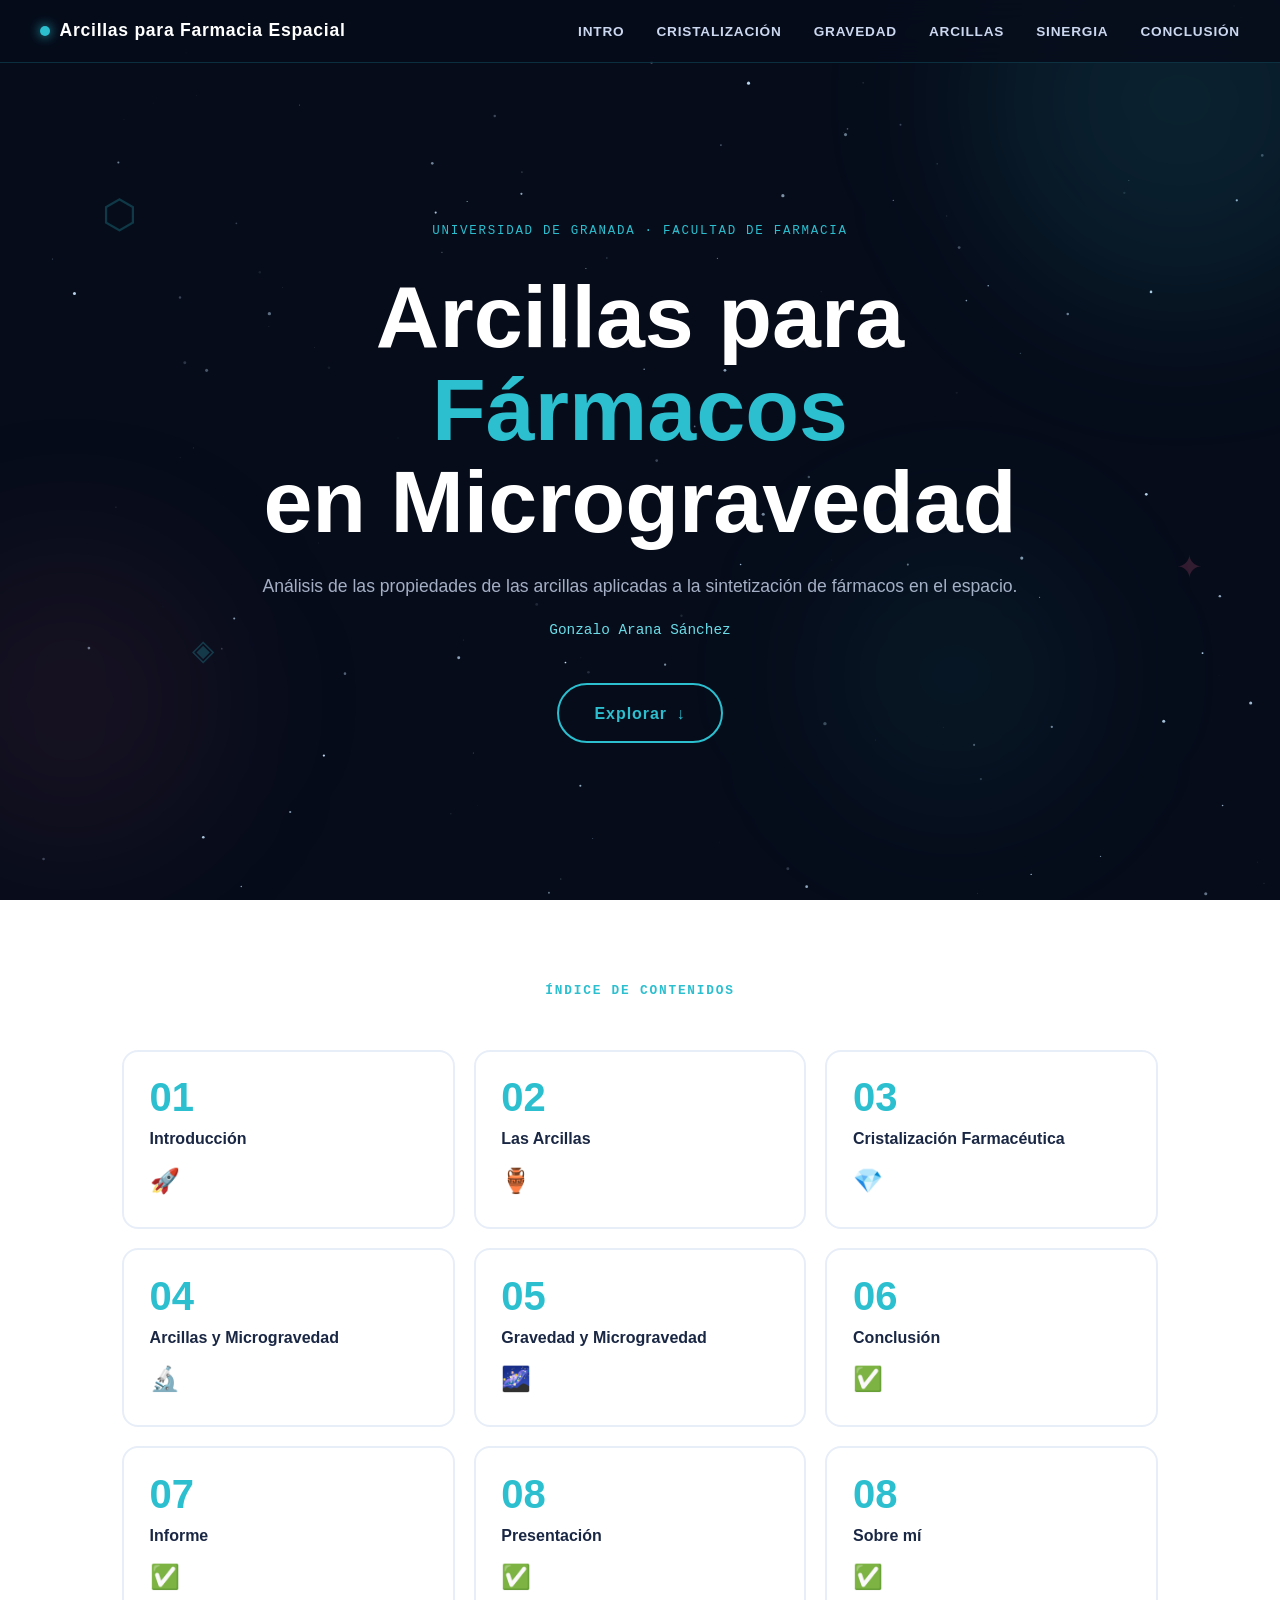
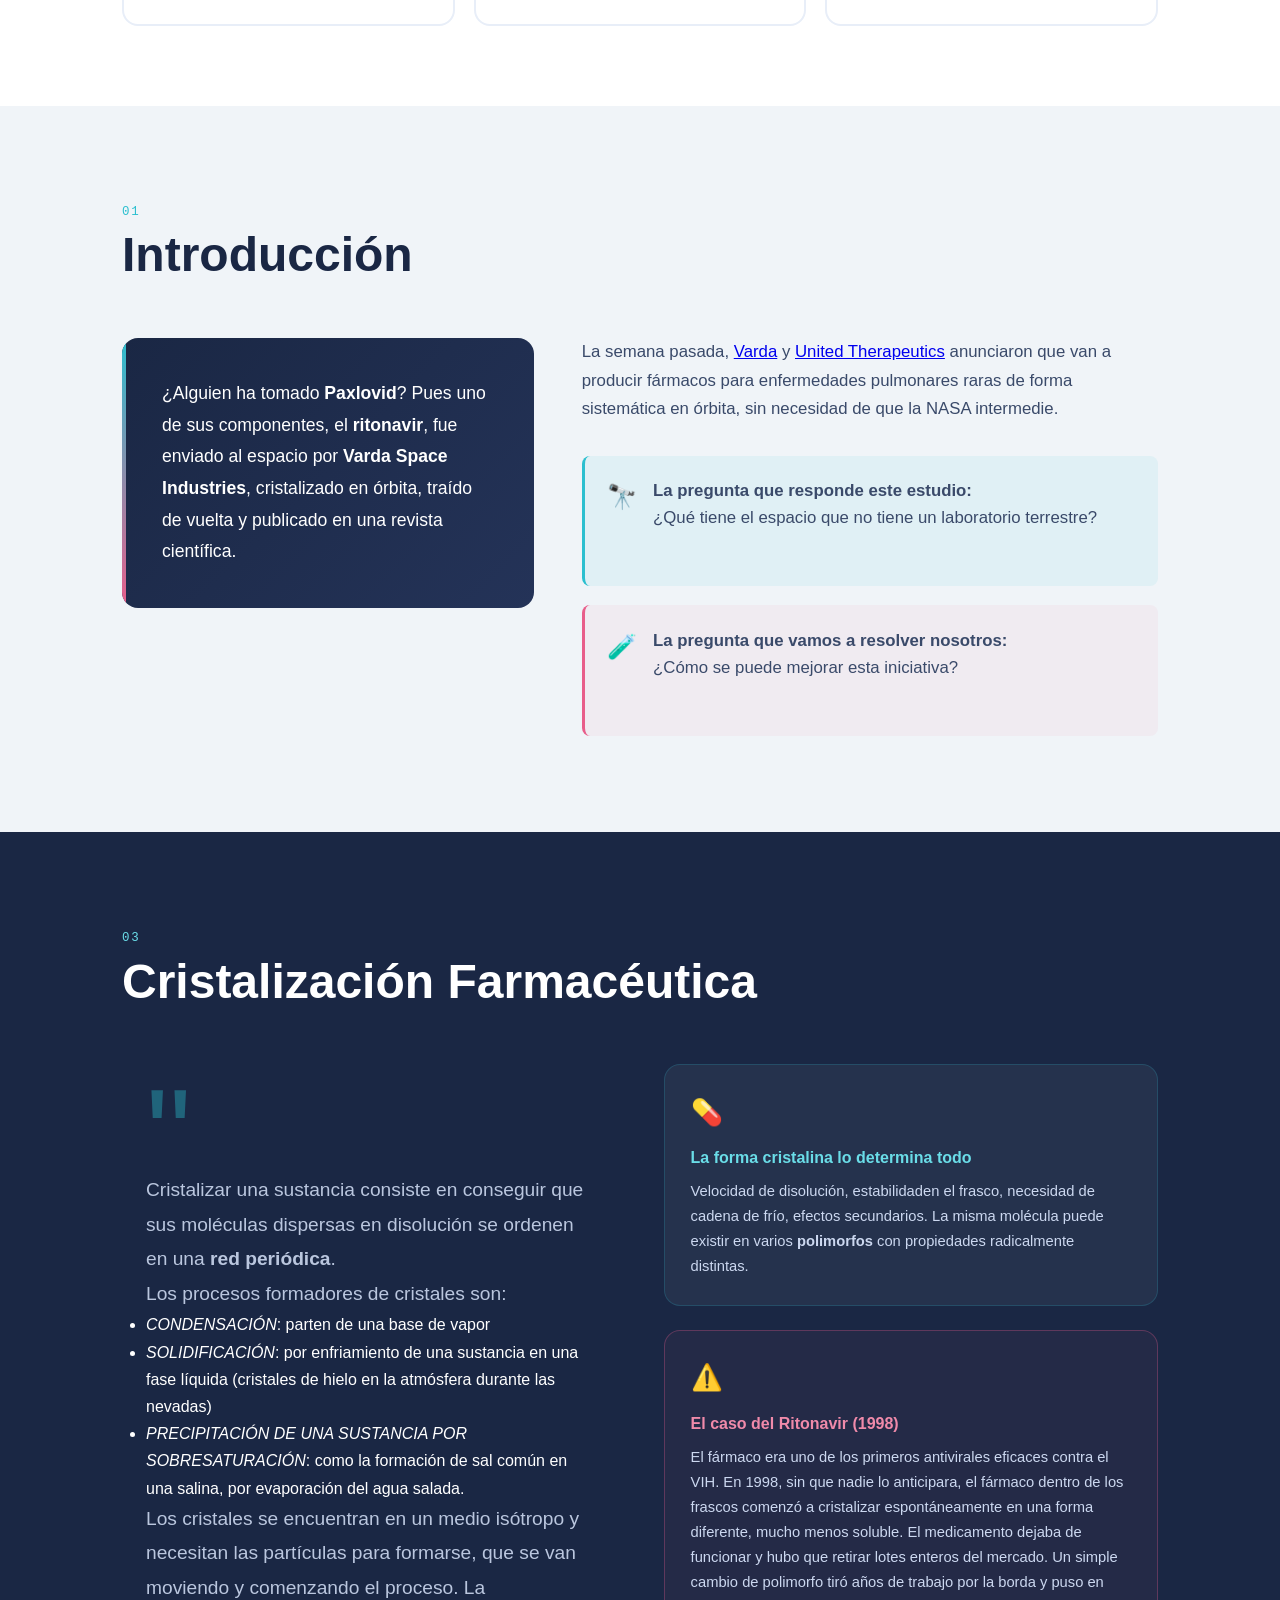
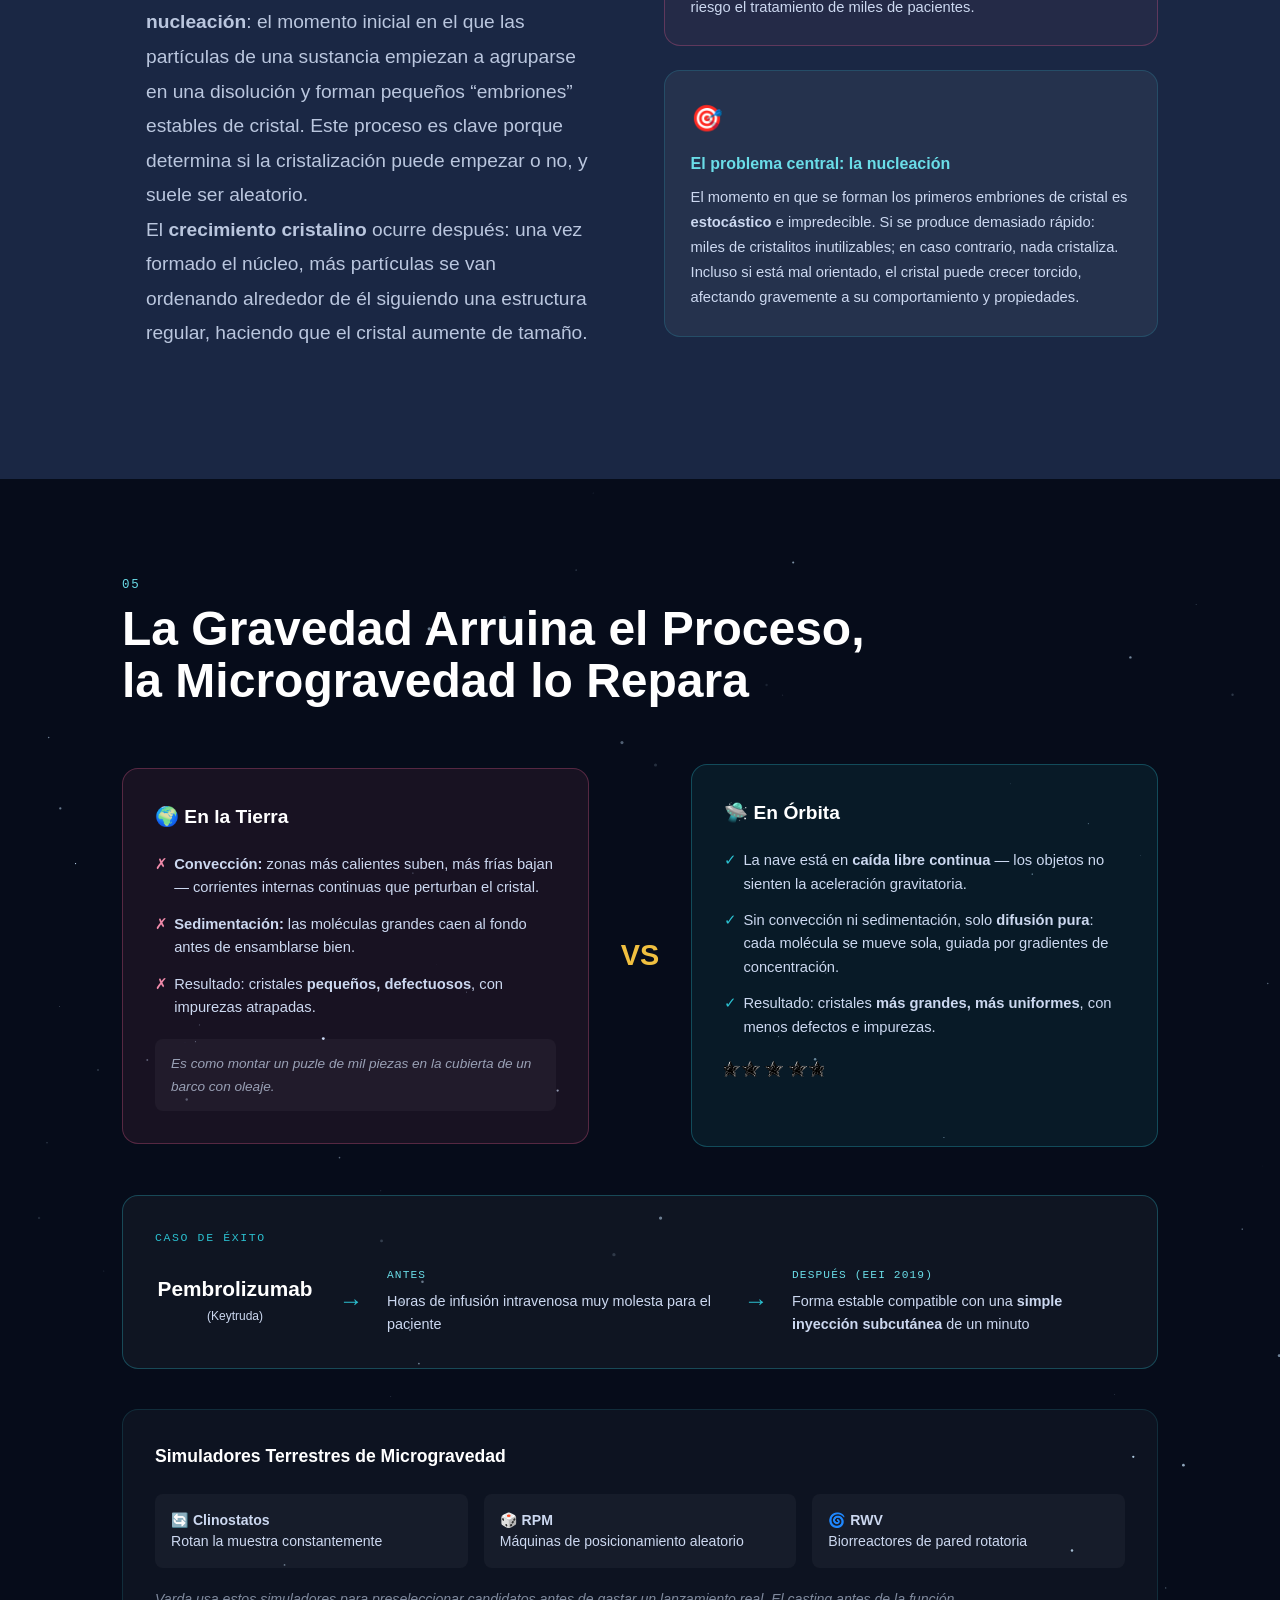
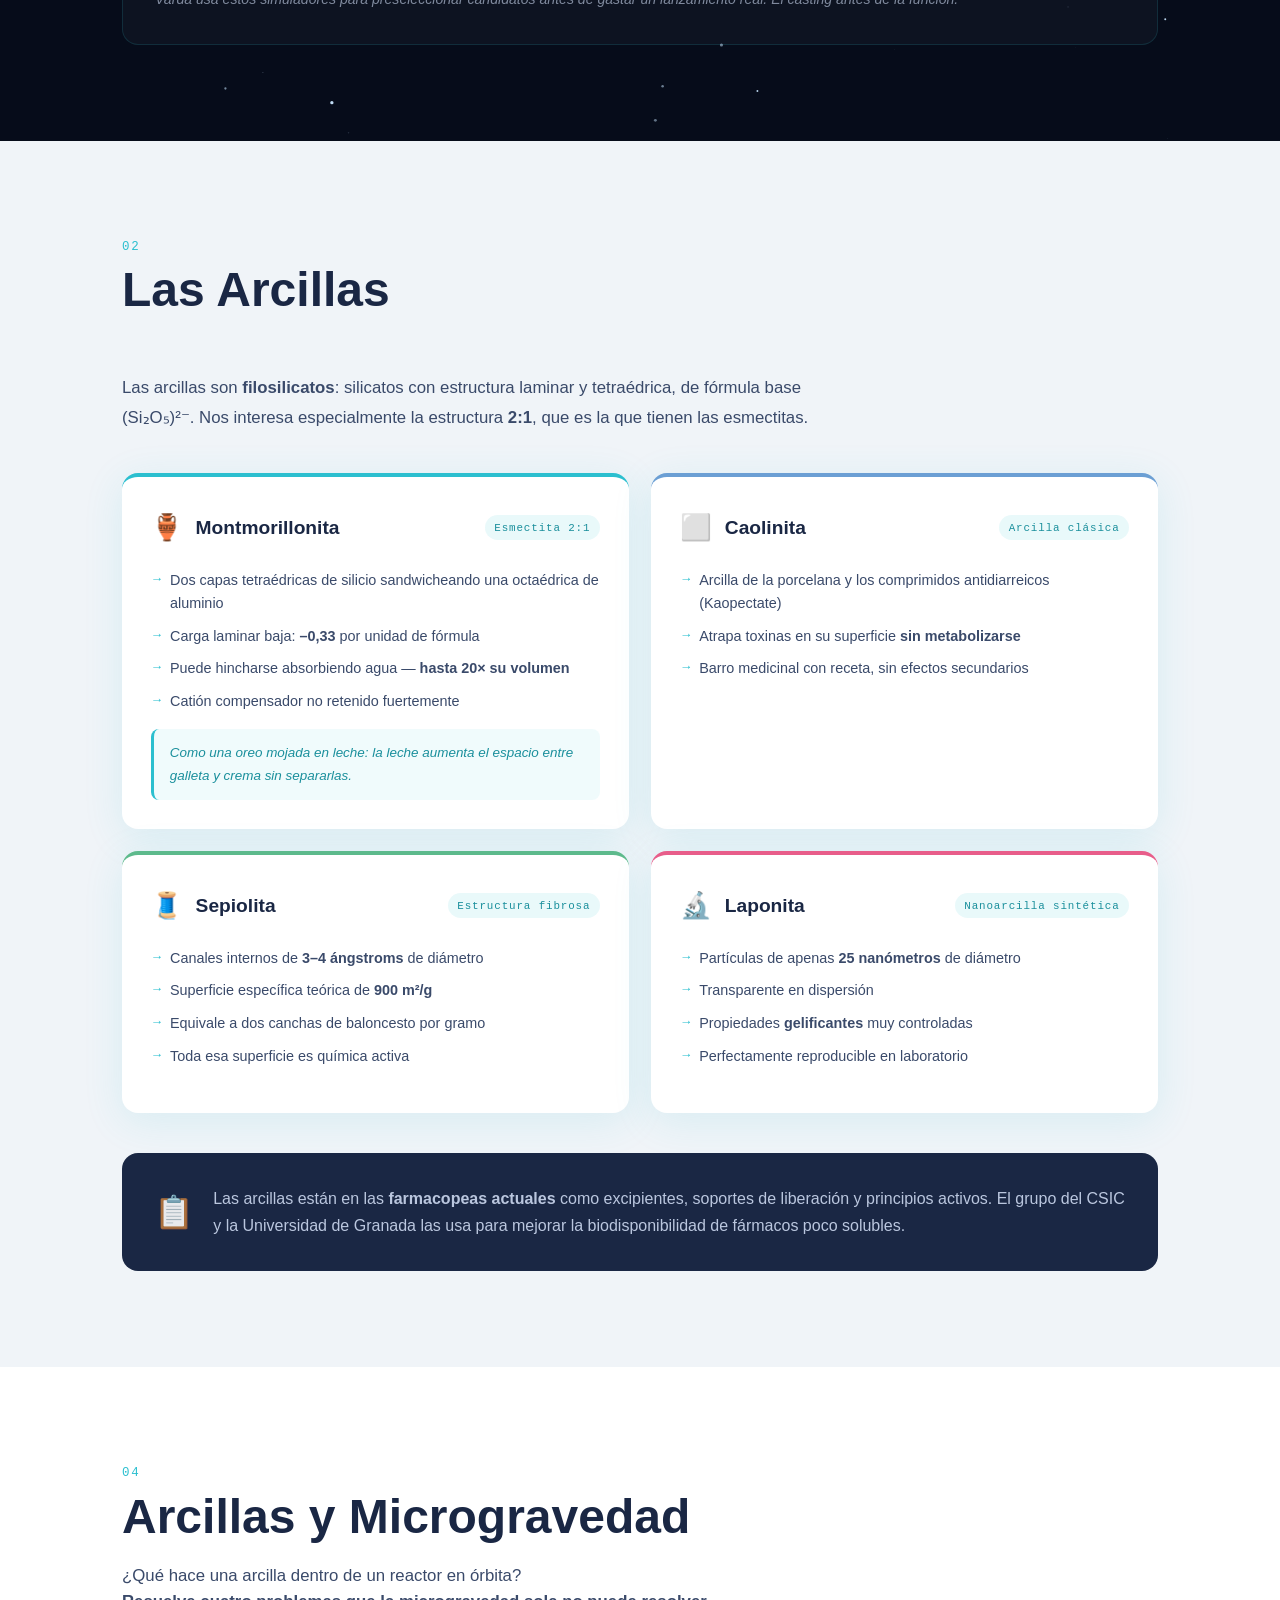
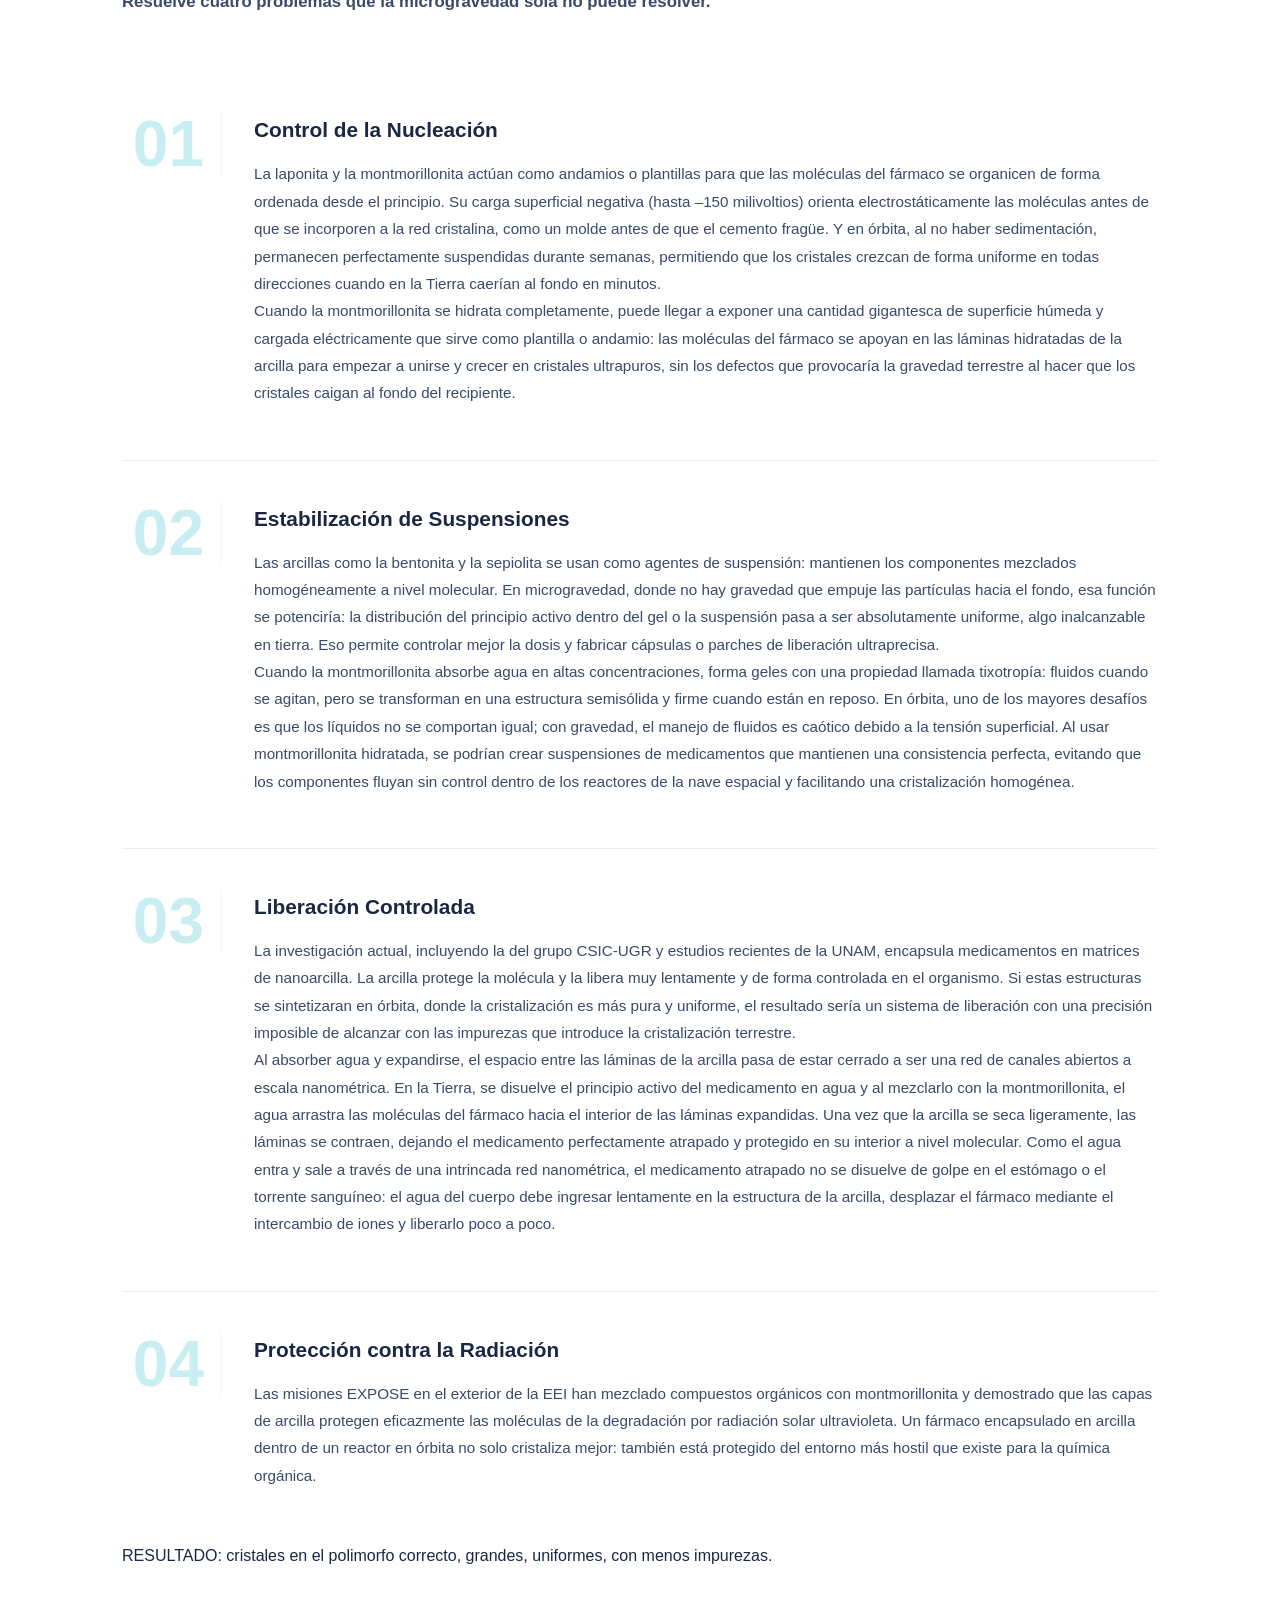
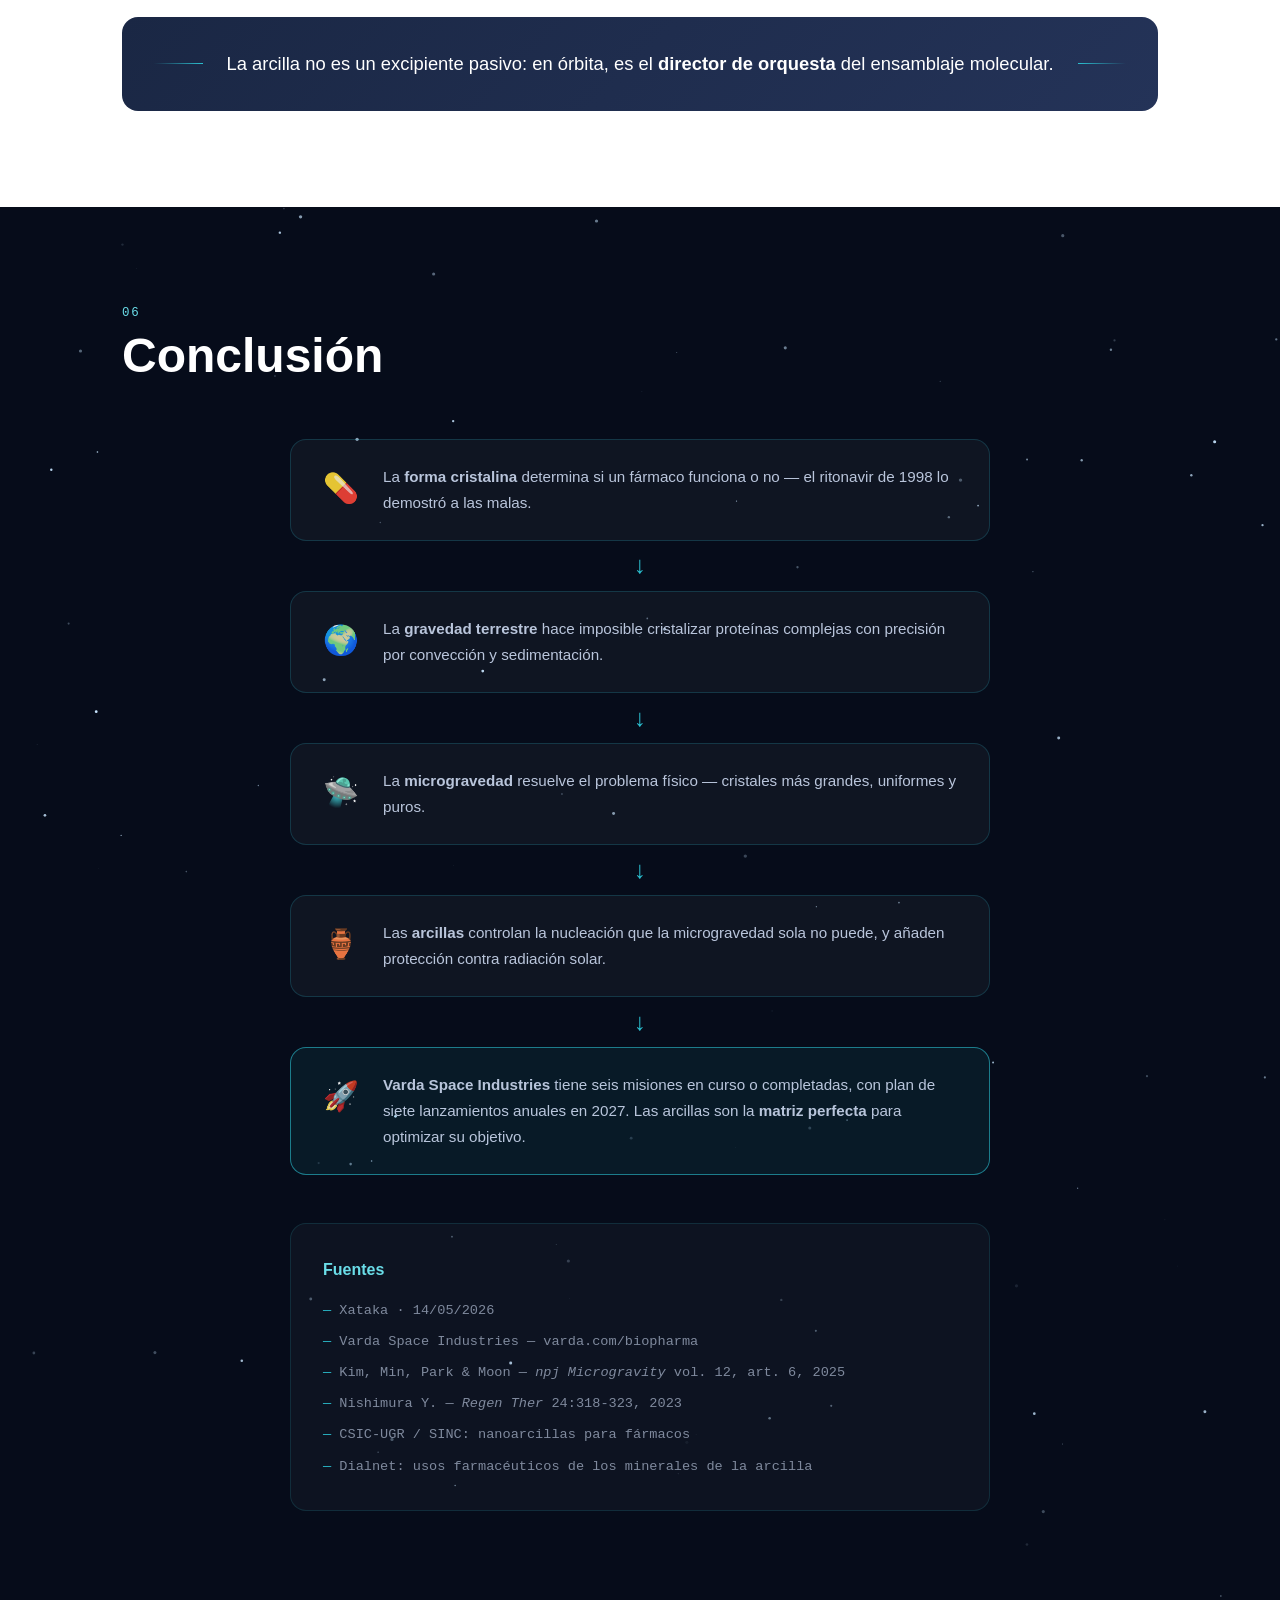
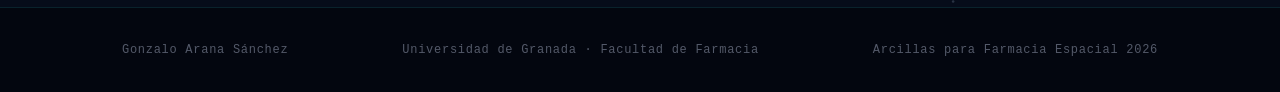
==== index.html @ f507b189 "Add files via upload" ====
<!DOCTYPE html>
<html lang="es">
<head>
  <meta charset="UTF-8" />
  <meta name="viewport" content="width=device-width, initial-scale=1.0" />
  <title>Arcillas para Fármacos en Microgravedad</title>
  <link rel="stylesheet" href="static/css/style.css" />

</head>
<body>

  <!-- NAV -->
  <nav id="navbar">
    <div class="nav-logo">
      <span class="logo-dot"></span>
      <span>Arcillas para Farmacia Espacial</span>
    </div>
    <ul class="nav-links">
      <li><a href="#intro">Intro</a></li>
      <li><a href="#cristalizacion">Cristalización</a></li>
      <li><a href="#gravedad">Gravedad</a></li>
      <li><a href="#arcillas">Arcillas</a></li>
      <li><a href="#sinergia">Sinergia</a></li>
      <li><a href="#conclusion">Conclusión</a></li>
    </ul>
    <div class="boton-nav" id="boton-nav">
      <span></span><span></span><span></span>
    </div>
  </nav>

  <!-- HERO -->
  <header class="hero" id="hero">
    <div class="stars-bg" id="stars"></div>
    <div class="hero-content">
      <div class="hero-tag">Universidad de Granada · Facultad de Farmacia</div>
      <h1 class="hero-title">
        <span class="title-line">Arcillas para</span>
        <span class="title-line accent">Fármacos</span>
        <span class="title-line">en Microgravedad</span>
      </h1>
      <p class="hero-sub">Análisis de las propiedades de las arcillas aplicadas a la sintetización de fármacos en el espacio.</p>
      <div class="hero-author">Gonzalo Arana Sánchez</div>
      <a href="#intro" class="hero-btn">Explorar <span class="arrow">↓</span></a>
    </div>
    <div class="hero-orb orb1"></div>
    <div class="hero-orb orb2"></div>
    <div class="hero-orb orb3"></div>
    <div class="molecule-float" id="mol1">⬡</div>
    <div class="molecule-float" id="mol2">✦</div>
    <div class="molecule-float" id="mol3">◈</div>
  </header>

  <!-- TABLA DE CONTENIDOS -->
  <section class="toc-section">
    <div class="container">
      <h2 class="section-label">Índice de contenidos</h2>
      <div class="toc-grid">
        <a href="#intro" class="toc-card">
          <span class="toc-num">01</span>
          <span class="toc-title">Introducción</span>
          <span class="toc-icon">🚀</span>
        </a>
        <a href="#arcillas" class="toc-card">
          <span class="toc-num">02</span>
          <span class="toc-title">Las Arcillas</span>
          <span class="toc-icon">🏺</span>
        </a>
        <a href="#cristalizacion" class="toc-card">
          <span class="toc-num">03</span>
          <span class="toc-title">Cristalización Farmacéutica</span>
          <span class="toc-icon">💎</span>
        </a>
        <a href="#sinergia" class="toc-card">
          <span class="toc-num">04</span>
          <span class="toc-title">Arcillas y Microgravedad</span>
          <span class="toc-icon">🔬</span>
        </a>
        <a href="#gravedad" class="toc-card">
          <span class="toc-num">05</span>
          <span class="toc-title">Gravedad y Microgravedad</span>
          <span class="toc-icon">🌌</span>
        </a>
        <a href="#conclusion" class="toc-card">
          <span class="toc-num">06</span>
          <span class="toc-title">Conclusión</span>
          <span class="toc-icon">✅</span>
        </a>
        <a href="informe.html" class="toc-card">
          <span class="toc-num">07</span>
          <span class="toc-title">Informe</span>
          <span class="toc-icon">✅</span>
        </a>
        <a href="presentacion.html" class="toc-card">
          <span class="toc-num">08</span>
          <span class="toc-title">Presentación</span>
          <span class="toc-icon">✅</span>
        </a>
        <a href="#sobre-mi" class="toc-card">
          <span class="toc-num">08</span>
          <span class="toc-title">Sobre mí</span>
          <span class="toc-icon">✅</span>
        </a>
      </div>
    </div>
  </section>

  <!-- INTRO -->
  <section class="section intro-section" id="intro">
    <div class="container">
      <div class="section-header">
        <span class="section-num">01</span>
        <h2 class="section-title">Introducción</h2>
      </div>
      <div class="intro-layout">
        <div class="intro-highlight-box">
          <p>¿Alguien ha tomado <strong>Paxlovid</strong>? Pues uno de sus componentes, el <strong>ritonavir</strong>, fue enviado al espacio por <strong>Varda Space Industries</strong>, cristalizado en órbita, traído de vuelta y publicado en una revista científica.</p>
        </div>
        <div class="intro-text-col">
          <p>La semana pasada, <a href="https://www.varda.com">Varda</a>  y <a href="https://www.unither.com/home">United Therapeutics</a> anunciaron que van a producir fármacos para enfermedades pulmonares raras de forma sistemática en órbita, sin necesidad de que la NASA intermedie.</p>
          <div class="two-questions">
            <div class="question-card q1">
              <div class="q-icon">🔭</div>
              <p><strong>La pregunta que responde este estudio:</strong><br/>¿Qué tiene el espacio que no tiene un laboratorio terrestre?</p>
            </div>
            <div class="question-card q2">
              <div class="q-icon">🧪</div>
              <p><strong>La pregunta que vamos a resolver nosotros:</strong><br/>¿Cómo se puede mejorar esta iniciativa?</p>
            </div>
          </div>
        </div>
      </div>
    </div>
  </section>

  <!-- CRISTALIZACIÓN -->
  <section class="section cristal-section" id="cristalizacion">
    <div class="container">
      <div class="section-header light">
        <span class="section-num">03</span>
        <h2 class="section-title">Cristalización Farmacéutica</h2>
      </div>
      <div class="cristal-layout">
        <div class="cristal-def">
          <div class="big-quote">"</div>
          <p>Cristalizar una sustancia consiste en conseguir que sus moléculas dispersas en disolución se ordenen en una <strong>red periódica</strong>.</p>
          <p class="cristalizacion"> Los procesos formadores de cristales son: </p>
          <ul>
            <li><em>CONDENSACIÓN</em>: parten de una base de vapor</li>
            <li><em>SOLIDIFICACIÓN</em>: por enfriamiento de una sustancia en una fase líquida (cristales de hielo en la atmósfera durante las nevadas)</li>
            <li><em>PRECIPITACIÓN DE UNA SUSTANCIA POR SOBRESATURACIÓN</em>: como la formación de sal común en una salina, por evaporación del agua salada.</li>
          </ul>
          <p class="cristalizacion"> Los cristales se encuentran en un medio isótropo y necesitan las partículas para formarse, que se van moviendo y comenzando el proceso. La <strong>nucleación</strong>: el momento inicial en el que las partículas de una sustancia empiezan a agruparse en una disolución y forman pequeños “embriones” estables de cristal. Este proceso es clave porque determina si la cristalización puede empezar o no, y suele ser aleatorio. <br>
          El <strong>crecimiento cristalino</strong> ocurre después: una vez formado el núcleo, más partículas se van ordenando alrededor de él siguiendo una estructura regular, haciendo que el cristal aumente de tamaño.</p>
        </div>
        <div class="cristal-cards">
          <div class="info-card">
            <div class="card-icon">💊</div>
            <h3>La forma cristalina lo determina todo</h3>
            <p>Velocidad de disolución, estabilidaden el frasco, necesidad de cadena de frío, efectos secundarios. La misma molécula puede existir en varios <strong>polimorfos</strong> con propiedades radicalmente distintas.</p>
          </div>
          <div class="info-card crisis">
            <div class="card-icon">⚠️</div>
            <h3>El caso del Ritonavir (1998)</h3>
            <p>El fármaco era uno de los primeros antivirales eficaces contra el VIH. En 1998, sin que nadie lo anticipara, el fármaco dentro de los frascos comenzó a cristalizar espontáneamente en una forma diferente, mucho menos soluble. El medicamento dejaba de funcionar y hubo que retirar lotes enteros del mercado. Un simple cambio de polimorfo tiró años de trabajo por la borda y puso en riesgo el tratamiento de miles de pacientes.</p>
          </div>
          <div class="info-card">
            <div class="card-icon">🎯</div>
            <h3>El problema central: la nucleación</h3>
            <p>El momento en que se forman los primeros embriones de cristal es <strong>estocástico</strong> e impredecible. Si se produce demasiado rápido: miles de cristalitos inutilizables; en caso contrario, nada cristaliza. Incluso si está mal orientado, el cristal puede crecer torcido, afectando gravemente a su comportamiento y propiedades.</p>
          </div>
        </div>
      </div>
    </div>
  </section>

  <!-- GRAVEDAD -->
  <section class="section gravedad-section" id="gravedad">
    <div class="stars-bg-dark" id="stars2"></div>
    <div class="container">
      <div class="section-header light">
        <span class="section-num">05</span>
        <h2 class="section-title">La Gravedad Arruina el Proceso,<br/>la Microgravedad lo Repara</h2>
      </div>
      <div class="compare-layout">
        <div class="compare-card bad">
          <h3>🌍 En la Tierra</h3>
          <ul>
            <li><strong>Convección:</strong> zonas más calientes suben, más frías bajan — corrientes internas continuas que perturban el cristal.</li>
            <li><strong>Sedimentación:</strong> las moléculas grandes caen al fondo antes de ensamblarse bien.</li>
            <li>Resultado: cristales <strong>pequeños, defectuosos</strong>, con impurezas atrapadas.</li>
          </ul>
          <div class="analogy">Es como montar un puzle de mil piezas en la cubierta de un barco con oleaje.</div>
        </div>
        <div class="compare-vs">VS</div>
        <div class="compare-card good">
          <h3>🛸 En Órbita</h3>
          <ul>
            <li>La nave está en <strong>caída libre continua</strong> — los objetos no sienten la aceleración gravitatoria.</li>
            <li>Sin convección ni sedimentación, solo <strong>difusión pura</strong>: cada molécula se mueve sola, guiada por gradientes de concentración.</li>
            <li>Resultado: cristales <strong>más grandes, más uniformes</strong>, con menos defectos e impurezas.</li>
          </ul>
          <img src="static/stars.png" class="stars">
        </div>
      </div>
      <div class="case-study">
        <div class="case-tag">Caso de Éxito</div>
        <div class="case-content">
          <div class="case-drug">Pembrolizumab<br/><small>(Keytruda)</small></div>
          <div class="case-arrow">→</div>
          <div class="case-before">
            <div class="case-label">Antes</div>
            Horas de infusión intravenosa muy molesta para el paciente
          </div>
          <div class="case-arrow">→</div>
          <div class="case-after">
            <div class="case-label">Después (EEI 2019)</div>
            Forma estable compatible con una <strong>simple inyección subcutánea</strong> de un minuto
          </div>
        </div>
      </div>
      <div class="simulators-box">
        <h3>Simuladores Terrestres de Microgravedad</h3>
        <div class="sim-grid">
          <div class="sim-item">🔄 <strong>Clinostatos</strong><br/>Rotan la muestra constantemente</div>
          <div class="sim-item">🎲 <strong>RPM</strong><br/>Máquinas de posicionamiento aleatorio</div>
          <div class="sim-item">🌀 <strong>RWV</strong><br/>Biorreactores de pared rotatoria</div>
        </div>
        <p class="sim-note">Varda usa estos simuladores para preseleccionar candidatos antes de gastar un lanzamiento real. El <em>casting</em> antes de la función.</p>
      </div>
    </div>
  </section>

  <!-- ARCILLAS -->
  <section class="section arcillas-section" id="arcillas">
    <div class="container">
      <div class="section-header">
        <span class="section-num">02</span>
        <h2 class="section-title">Las Arcillas</h2>
      </div>
      <div class="arcillas-intro">
        <p>Las arcillas son <strong>filosilicatos</strong>: silicatos con estructura laminar y tetraédrica, de fórmula base (Si₂O₅)²⁻. Nos interesa especialmente la estructura <strong>2:1</strong>, que es la que tienen las esmectitas.</p>
      </div>
      <div class="arcillas-grid">
        <div class="arcilla-card mont">
          <div class="arcilla-header">
            <span class="arcilla-emoji">🏺</span>
            <h3>Montmorillonita</h3>
            <span class="arcilla-badge">Esmectita 2:1</span>
          </div>
          <ul>
            <li>Dos capas tetraédricas de silicio sandwicheando una octaédrica de aluminio</li>
            <li>Carga laminar baja: <strong>–0,33</strong> por unidad de fórmula</li>
            <li>Puede hincharse absorbiendo agua — <strong>hasta 20× su volumen</strong></li>
            <li>Catión compensador no retenido fuertemente</li>
          </ul>
          <div class="arcilla-analogy">Como una oreo mojada en leche: la leche aumenta el espacio entre galleta y crema sin separarlas.</div>
        </div>
        <div class="arcilla-card caol">
          <div class="arcilla-header">
            <span class="arcilla-emoji">⬜</span>
            <h3>Caolinita</h3>
            <span class="arcilla-badge">Arcilla clásica</span>
          </div>
          <ul>
            <li>Arcilla de la porcelana y los comprimidos antidiarreicos (Kaopectate)</li>
            <li>Atrapa toxinas en su superficie <strong>sin metabolizarse</strong></li>
            <li>Barro medicinal con receta, sin efectos secundarios</li>
          </ul>
        </div>
        <div class="arcilla-card sepio">
          <div class="arcilla-header">
            <span class="arcilla-emoji">🧵</span>
            <h3>Sepiolita</h3>
            <span class="arcilla-badge">Estructura fibrosa</span>
          </div>
          <ul>
            <li>Canales internos de <strong>3–4 ángstroms</strong> de diámetro</li>
            <li>Superficie específica teórica de <strong>900 m²/g</strong></li>
            <li>Equivale a dos canchas de baloncesto por gramo</li>
            <li>Toda esa superficie es química activa</li>
          </ul>
        </div>
        <div class="arcilla-card lapo">
          <div class="arcilla-header">
            <span class="arcilla-emoji">🔬</span>
            <h3>Laponita</h3>
            <span class="arcilla-badge">Nanoarcilla sintética</span>
          </div>
          <ul>
            <li>Partículas de apenas <strong>25 nanómetros</strong> de diámetro</li>
            <li>Transparente en dispersión</li>
            <li>Propiedades <strong>gelificantes</strong> muy controladas</li>
            <li>Perfectamente reproducible en laboratorio</li>
          </ul>
        </div>
      </div>
      <div class="arcillas-use">
        <div class="use-icon">📋</div>
        <p>Las arcillas están en las <strong>farmacopeas actuales</strong> como excipientes, soportes de liberación y principios activos. El grupo del CSIC y la Universidad de Granada las usa para mejorar la biodisponibilidad de fármacos poco solubles.</p>
      </div>
    </div>
  </section>

  <!-- SINERGIA -->
  <section class="section sinergia-section" id="sinergia">
    <div class="container">
      <div class="section-header">
        <span class="section-num">04</span>
        <h2 class="section-title">Arcillas y Microgravedad</h2>
        <p class="section-subtitle">¿Qué hace una arcilla dentro de un reactor en órbita?<br/><strong>Resuelve cuatro problemas que la microgravedad sola no puede resolver.</strong></p>
      </div>
      <div class="powers-layout">
        <div class="power-item" data-num="1">
          <div class="power-num">01</div>
          <div class="power-body">
            <h3>Control de la Nucleación</h3>
            <p> La laponita y la montmorillonita actúan como andamios o plantillas para que las moléculas del fármaco se organicen de forma ordenada desde el principio. Su carga superficial negativa (hasta –150 milivoltios) orienta electrostáticamente las moléculas antes de que se incorporen a la red cristalina, como un molde antes de que el cemento fragüe. Y en órbita, al no haber sedimentación, permanecen perfectamente suspendidas durante semanas, permitiendo que los cristales crezcan de forma uniforme en todas direcciones cuando en la Tierra caerían al fondo en minutos. <br> Cuando la montmorillonita se hidrata completamente, puede llegar a exponer una cantidad gigantesca de superficie húmeda y cargada eléctricamente que sirve como plantilla o andamio: las moléculas del fármaco se apoyan en las láminas hidratadas de la arcilla para empezar a unirse y crecer en cristales ultrapuros, sin los defectos que provocaría la gravedad terrestre al hacer que los cristales caigan al fondo del recipiente.
</p>
          </div>
        </div>
        <div class="power-item" data-num="2">
          <div class="power-num">02</div>
          <div class="power-body">
            <h3>Estabilización de Suspensiones</h3>
            <p>Las arcillas como la bentonita y la sepiolita se usan como agentes de suspensión: mantienen los componentes mezclados homogéneamente a nivel molecular. En microgravedad, donde no hay gravedad que empuje las partículas hacia el fondo, esa función se potenciría: la distribución del principio activo dentro del gel o la suspensión pasa a ser absolutamente uniforme, algo inalcanzable en tierra. Eso permite controlar mejor la dosis y fabricar cápsulas o parches de liberación ultraprecisa.<br> Cuando la montmorillonita absorbe agua en altas concentraciones, forma geles con una propiedad llamada tixotropía: fluidos cuando se agitan, pero se transforman en una estructura semisólida y firme cuando están en reposo. En órbita, uno de los mayores desafíos es que los líquidos no se comportan igual; con gravedad, el manejo de fluidos es caótico debido a la tensión superficial. Al usar montmorillonita hidratada, se podrían crear suspensiones de medicamentos que mantienen una consistencia perfecta, evitando que los componentes fluyan sin control dentro de los reactores de la nave espacial y facilitando una cristalización homogénea.
</p>
          </div>
        </div>
        <div class="power-item" data-num="3">
          <div class="power-num">03</div>
          <div class="power-body">
            <h3>Liberación Controlada</h3>
            <p>La investigación actual, incluyendo la del grupo CSIC-UGR y estudios recientes de la UNAM, encapsula medicamentos en matrices de nanoarcilla. La arcilla protege la molécula y la libera muy lentamente y de forma controlada en el organismo. Si estas estructuras se sintetizaran en órbita, donde la cristalización es más pura y uniforme, el resultado sería un sistema de liberación con una precisión imposible de alcanzar con las impurezas que introduce la cristalización terrestre. <br> Al absorber agua y expandirse, el espacio entre las láminas de la arcilla pasa de estar cerrado a ser una red de canales abiertos a escala nanométrica. En la Tierra, se disuelve el principio activo del medicamento en agua y al mezclarlo con la montmorillonita, el agua arrastra las moléculas del fármaco hacia el interior de las láminas expandidas. Una vez que la arcilla se seca ligeramente, las láminas se contraen, dejando el medicamento perfectamente atrapado y protegido en su interior a nivel molecular. Como el agua entra y sale a través de una intrincada red nanométrica, el medicamento atrapado no se disuelve de golpe en el estómago o el torrente sanguíneo: el agua del cuerpo debe ingresar lentamente en la estructura de la arcilla, desplazar el fármaco mediante el intercambio de iones y liberarlo poco a poco.
</p>
          </div>
        </div>
        <div class="power-item" data-num="4">
          <div class="power-num">04</div>
          <div class="power-body">
            <h3>Protección contra la Radiación</h3>
            <p>Las misiones EXPOSE en el exterior de la EEI han mezclado compuestos orgánicos con montmorillonita y demostrado que las capas de arcilla protegen eficazmente las moléculas de la degradación por radiación solar ultravioleta. Un fármaco encapsulado en arcilla dentro de un reactor en órbita no solo cristaliza mejor: también está protegido del entorno más hostil que existe para la química orgánica.</p>
          </div>
        </div>
      </div>
      <div class="resultado">
        <p>RESULTADO: cristales en el polimorfo correcto, grandes, uniformes, con menos impurezas.</p>
      </div>
      <div class="director-quote">
        <span class="dq-line"></span>
        <p>La arcilla no es un excipiente pasivo: en órbita, es el <strong>director de orquesta</strong> del ensamblaje molecular.</p>
        <span class="dq-line"></span>
      </div>
    </div>
  </section>

  <!-- CONCLUSIÓN -->
  <section class="section conclusion-section" id="conclusion">
    <div class="stars-bg" id="stars3"></div>
    <div class="container">
      <div class="section-header light">
        <span class="section-num">06</span>
        <h2 class="section-title">Conclusión</h2>
      </div>
      <div class="conclusion-flow">
        <div class="flow-item">
          <div class="flow-icon">💊</div>
          <p>La <strong>forma cristalina</strong> determina si un fármaco funciona o no — el ritonavir de 1998 lo demostró a las malas.</p>
        </div>
        <div class="flow-arrow">↓</div>
        <div class="flow-item">
          <div class="flow-icon">🌍</div>
          <p>La <strong>gravedad terrestre</strong> hace imposible cristalizar proteínas complejas con precisión por convección y sedimentación.</p>
        </div>
        <div class="flow-arrow">↓</div>
        <div class="flow-item">
          <div class="flow-icon">🛸</div>
          <p>La <strong>microgravedad</strong> resuelve el problema físico — cristales más grandes, uniformes y puros.</p>
        </div>
        <div class="flow-arrow">↓</div>
        <div class="flow-item">
          <div class="flow-icon">🏺</div>
          <p>Las <strong>arcillas</strong> controlan la nucleación que la microgravedad sola no puede, y añaden protección contra radiación solar.</p>
        </div>
        <div class="flow-arrow">↓</div>
        <div class="flow-item highlight-flow">
          <div class="flow-icon">🚀</div>
          <p><strong>Varda Space Industries</strong> tiene seis misiones en curso o completadas, con plan de siete lanzamientos anuales en 2027. Las arcillas son la <strong>matriz perfecta</strong> para optimizar su objetivo.</p>
        </div>
      </div>
      <div class="sources-box">
        <h3>Fuentes</h3>
        <ul>
          <li>Xataka · 14/05/2026</li>
          <li>Varda Space Industries — varda.com/biopharma</li>
          <li>Kim, Min, Park & Moon — <em>npj Microgravity</em> vol. 12, art. 6, 2025</li>
          <li>Nishimura Y. — <em>Regen Ther</em> 24:318-323, 2023</li>
          <li>CSIC-UGR / SINC: nanoarcillas para fármacos</li>
          <li>Dialnet: usos farmacéuticos de los minerales de la arcilla</li>
        </ul>
      </div>
    </div>
  </section>

  <footer class="site-footer">
    <div class="container">
      <div class="footer-inner">
        <span>Gonzalo Arana Sánchez</span>
        <span>Universidad de Granada · Facultad de Farmacia</span>
        <span>Arcillas para Farmacia Espacial 2026</span>
      </div>
    </div>
  </footer>

  <script src="static/js/main.js"></script>
</body>
</html>
---- static/css/style.css ----
/* ===========================
   ROOT & RESET
   =========================== */
:root {
  --bg-light: #f0f4f8;
  --bg-dark: #0b0f1a;
  --bg-space: #060c1a;
  --teal: #2bbfcf;
  --teal-light: #6adde8;
  --teal-dark: #1a8f9c;
  --navy: #1a2744;
  --navy-mid: #243358;
  --pink-accent: #e85d8a;
  --gold: #f0c040;
  --white: #ffffff;
  --text-dark: #1a2744;
  --text-mid: #3a4a6a;
  --text-light: #ccd8f0;
  --card-bg: #ffffff;
  --card-shadow: 0 8px 40px rgba(43, 191, 207, 0.12);
  --radius: 16px;
  --radius-sm: 8px;
  --font-display: 'Syne', sans-serif;
  --font-body: 'Nunito', sans-serif;
  --font-mono: 'Space Mono', monospace;
}

*, *::before, *::after { box-sizing: border-box; margin: 0; padding: 0; }

html { scroll-behavior: smooth; }

body {
  font-family: var(--font-body);
  background: var(--bg-light);
  color: var(--text-dark);
  overflow-x: hidden;
  line-height: 1.7;
}

.container {
  max-width: 1100px;
  margin: 0 auto;
  padding: 0 2rem;
}

/* ===========================
   NAVBAR
   =========================== */
#navbar {
  position: fixed;
  top: 0; left: 0; right: 0;
  z-index: 1000;
  display: flex;
  align-items: center;
  justify-content: space-between;
  padding: 1rem 2.5rem;
  background: rgba(6, 12, 26, 0.85);
  backdrop-filter: blur(14px);
  border-bottom: 1px solid rgba(43, 191, 207, 0.2);
  transition: all 0.3s ease;
}

.nav-logo {
  display: flex;
  align-items: center;
  gap: 0.6rem;
  font-family: var(--font-display);
  font-weight: 800;
  font-size: 1.1rem;
  color: var(--white);
  letter-spacing: 0.04em;
}

.logo-dot {
  width: 10px; height: 10px;
  border-radius: 50%;
  background: var(--teal);
  box-shadow: 0 0 12px var(--teal);
  animation: pulse 2s ease-in-out infinite;
}

@keyframes pulse {
  0%, 100% { transform: scale(1); opacity: 1; }
  50% { transform: scale(1.4); opacity: 0.7; }
}

.nav-links {
  display: flex;
  list-style: none;
  gap: 2rem;
}

.nav-links a {
  color: var(--text-light);
  text-decoration: none;
  font-size: 0.85rem;
  font-weight: 600;
  letter-spacing: 0.06em;
  text-transform: uppercase;
  transition: color 0.2s;
}

.nav-links a:hover { color: var(--teal); }

.boton-nav {
  display: none;
  flex-direction: column;
  gap: 5px;
  cursor: pointer;
}

.boton-nav span {
  display: block;
  width: 24px; height: 2px;
  background: var(--white);
  border-radius: 2px;
  transition: 0.3s;
}

/* ===========================
   HERO
   =========================== */
.hero {
  min-height: 100vh;
  background: var(--bg-space);
  display: flex;
  align-items: center;
  justify-content: center;
  position: relative;
  overflow: hidden;
  padding: 8rem 2rem 4rem;
}

.stars-bg {
  position: absolute;
  inset: 0;
  z-index: 0;
}

.stars-bg-dark {
  position: absolute;
  inset: 0;
  z-index: 0;
  pointer-events: none;
}

.hero-content {
  position: relative;
  z-index: 2;
  text-align: center;
  max-width: 800px;
}

.hero-tag {
  font-family: var(--font-mono);
  font-size: 0.78rem;
  color: var(--teal);
  letter-spacing: 0.14em;
  text-transform: uppercase;
  margin-bottom: 1.8rem;
  opacity: 0;
  animation: fadeUp 0.8s 0.2s forwards;
}

.hero-title {
  font-family: var(--font-display);
  font-weight: 800;
  font-size: clamp(2.8rem, 7vw, 5.5rem);
  line-height: 1.05;
  color: var(--white);
  margin-bottom: 1.5rem;
}

.title-line {
  display: block;
  opacity: 0;
  animation: fadeUp 0.8s forwards;
}
.title-line:nth-child(1) { animation-delay: 0.4s; }
.title-line:nth-child(2) { animation-delay: 0.6s; }
.title-line:nth-child(3) { animation-delay: 0.8s; }

.title-line.accent { color: var(--teal); }

.hero-sub {
  font-size: 1.1rem;
  color: rgba(204, 216, 240, 0.8);
  margin-bottom: 1rem;
  opacity: 0;
  animation: fadeUp 0.8s 1s forwards;
}

.hero-author {
  font-family: var(--font-mono);
  font-size: 0.9rem;
  color: var(--teal-light);
  margin-bottom: 2.5rem;
  opacity: 0;
  animation: fadeUp 0.8s 1.1s forwards;
}

.hero-btn {
  display: inline-flex;
  align-items: center;
  gap: 0.6rem;
  padding: 0.9rem 2.2rem;
  background: transparent;
  border: 2px solid var(--teal);
  color: var(--teal);
  text-decoration: none;
  font-family: var(--font-display);
  font-weight: 700;
  font-size: 1rem;
  letter-spacing: 0.06em;
  border-radius: 50px;
  transition: all 0.3s ease;
  opacity: 0;
  animation: fadeUp 0.8s 1.3s forwards;
}

.hero-btn:hover {
  background: var(--teal);
  color: var(--bg-dark);
  box-shadow: 0 0 30px rgba(43, 191, 207, 0.5);
}

.arrow { animation: bounce 1.5s ease-in-out infinite; display: inline-block; }
@keyframes bounce { 0%, 100% { transform: translateY(0); } 50% { transform: translateY(6px); } }

/* Orbs */
.hero-orb {
  position: absolute;
  border-radius: 50%;
  filter: blur(80px);
  pointer-events: none;
  z-index: 1;
}
.orb1 { width: 400px; height: 400px; background: rgba(43, 191, 207, 0.12); top: -100px; right: -100px; }
.orb2 { width: 300px; height: 300px; background: rgba(232, 93, 138, 0.08); bottom: 50px; left: -80px; }
.orb3 { width: 250px; height: 250px; background: rgba(43, 191, 207, 0.08); bottom: 100px; right: 200px; }

/* moléculas flotando */
.molecule-float {
  position: absolute;
  z-index: 1;
  color: rgba(43, 191, 207, 0.25);
  font-size: 3rem;
  pointer-events: none;
  animation: floatAround 8s ease-in-out infinite;
}
#mol1 { top: 20%; left: 8%; animation-delay: 0s; font-size: 2.5rem; }
#mol2 { top: 60%; right: 6%; animation-delay: -3s; font-size: 2rem; color: rgba(232, 93, 138, 0.2); }
#mol3 { bottom: 25%; left: 15%; animation-delay: -5s; font-size: 1.8rem; }

@keyframes floatAround {
  0%, 100% { transform: translate(0, 0) rotate(0deg); }
  33% { transform: translate(15px, -20px) rotate(10deg); }
  66% { transform: translate(-10px, 10px) rotate(-8deg); }
}

/* Keyframes */
@keyframes fadeUp {
  from { opacity: 0; transform: translateY(24px); }
  to { opacity: 1; transform: translateY(0); }
}

/* ===========================
   TABLE OF CONTENTS
   =========================== */
.toc-section {
  background: var(--white);
  padding: 5rem 0;
}

.section-label {
  font-family: var(--font-mono);
  font-size: 0.8rem;
  letter-spacing: 0.14em;
  text-transform: uppercase;
  color: var(--teal);
  text-align: center;
  margin-bottom: 3rem;
}

.toc-grid {
  display: grid;
  grid-template-columns: repeat(3, 1fr);
  gap: 1.2rem;
}

.toc-card {
  display: flex;
  flex-direction: column;
  gap: 0.5rem;
  padding: 1.6rem;
  border: 2px solid #e8eef8;
  border-radius: var(--radius);
  text-decoration: none;
  color: var(--text-dark);
  transition: all 0.25s ease;
  position: relative;
  overflow: hidden;
}

.toc-card::before {
  content: '';
  position: absolute;
  inset: 0;
  background: linear-gradient(135deg, rgba(43, 191, 207, 0.06), transparent);
  opacity: 0;
  transition: opacity 0.3s;
}

.toc-card:hover { border-color: var(--teal); transform: translateY(-4px); box-shadow: var(--card-shadow); }
.toc-card:hover::before { opacity: 1; }

.toc-num {
  font-family: var(--font-display);
  font-weight: 800;
  font-size: 2.5rem;
  color: var(--teal);
  line-height: 1;
}

.toc-title {
  font-family: var(--font-display);
  font-weight: 700;
  font-size: 1rem;
  color: var(--navy);
}

.toc-icon { font-size: 1.5rem; }

/* ===========================
   SECTIONS GENERAL
   =========================== */
.section {
  padding: 6rem 0;
  position: relative;
}

.section-header {
  margin-bottom: 3.5rem;
  display: flex;
  flex-direction: column;
  gap: 0.4rem;
}

.section-num {
  font-family: var(--font-mono);
  font-size: 0.78rem;
  letter-spacing: 0.14em;
  color: var(--teal);
  text-transform: uppercase;
}

.section-header.light .section-num { color: var(--teal-light); }

.section-title {
  font-family: var(--font-display);
  font-weight: 800;
  font-size: clamp(1.8rem, 4vw, 3rem);
  line-height: 1.1;
  color: var(--navy);
}

.section-header.light .section-title { color: var(--white); }

.section-subtitle {
  margin-top: 0.8rem;
  font-size: 1.05rem;
  color: var(--text-mid);
  max-width: 700px;
  line-height: 1.6;
}

/* ===========================
   INTRO SECTION
   =========================== */
.intro-section { background: var(--bg-light); }

.intro-layout {
  display: grid;
  grid-template-columns: 1fr 1.4fr;
  gap: 3rem;
  align-items: start;
}

.intro-highlight-box {
  background: linear-gradient(135deg, var(--navy), var(--navy-mid));
  color: var(--white);
  padding: 2.5rem;
  border-radius: var(--radius);
  font-size: 1.1rem;
  line-height: 1.8;
  position: relative;
  overflow: hidden;
}

.intro-highlight-box::before {
  content: '';
  position: absolute;
  top: 0; left: 0;
  width: 4px; height: 100%;
  background: linear-gradient(to bottom, var(--teal), var(--pink-accent));
  border-radius: 4px 0 0 4px;
}

.intro-text-col p {
  color: var(--text-mid);
  font-size: 1.05rem;
  margin-bottom: 2rem;
}

.two-questions {
  display: flex;
  flex-direction: column;
  gap: 1.2rem;
}

.question-card {
  display: flex;
  gap: 1rem;
  align-items: flex-start;
  padding: 1.4rem;
  border-radius: var(--radius-sm);
  font-size: 0.95rem;
  line-height: 1.6;
}

.question-card.q1 { background: rgba(43, 191, 207, 0.08); border-left: 3px solid var(--teal); }
.question-card.q2 { background: rgba(232, 93, 138, 0.06); border-left: 3px solid var(--pink-accent); }

.q-icon { font-size: 1.5rem; flex-shrink: 0; }

/* ===========================
   CRISTALIZACIÓN
   =========================== */
.cristal-section { background: var(--navy); }

.cristal-section .section-title { color: var(--white); }
.cristal-section .section-num { color: var(--teal-light); }

.cristal-layout {
  display: grid;
  grid-template-columns: 3fr 3fr;
  gap: 3rem;
  align-items: start;
}

.cristal-def {
  position: relative;
  color: var(--white);
  padding: 2rem 1.5rem;
}

.big-quote {
  font-family: var(--font-display);
  font-size: 8rem;
  line-height: 0.6;
  color: var(--teal);
  opacity: 0.4;
}

.cristal-def p {
  font-size: 1.2rem;
  line-height: 1.8;
  color: rgba(204, 216, 240, 0.9);
}

.cristal-cards {
  display: flex;
  flex-direction: column;
  gap: 1.5rem;
}

.cristalizacion { color: var(--white); }

.info-card {
  background: rgba(255, 255, 255, 0.05);
  border: 1px solid rgba(43, 191, 207, 0.2);
  border-radius: var(--radius);
  padding: 1.6rem;
  color: var(--text-light);
  transition: all 0.3s;
}

.info-card:hover { border-color: rgba(43, 191, 207, 0.5); background: rgba(255, 255, 255, 0.08); }

.info-card.crisis {
  border-color: rgba(232, 93, 138, 0.3);
  background: rgba(232, 93, 138, 0.05);
}

.card-icon { font-size: 1.6rem; margin-bottom: 0.6rem; }

.info-card h3 {
  font-family: var(--font-display);
  font-size: 1rem;
  font-weight: 700;
  color: var(--teal-light);
  margin-bottom: 0.5rem;
}

.info-card.crisis h3 { color: #f08aaa; }

.info-card p { font-size: 0.92rem; line-height: 1.7; }

/* ===========================
   GRAVEDAD
   =========================== */
.gravedad-section {
  background: var(--bg-space);
  overflow: hidden;
}

.compare-layout {
  display: grid;
  grid-template-columns: 1fr auto 1fr;
  gap: 1rem;
  align-items: center;
  margin-bottom: 3rem;
}

.compare-vs {
  font-family: var(--font-display);
  font-weight: 800;
  font-size: 1.8rem;
  color: var(--gold);
  text-align: center;
  padding: 0 1rem;
}

.compare-card {
  padding: 2rem;
  border-radius: var(--radius);
  color: var(--text-light);
}

.compare-card.bad {
  background: rgba(232, 93, 138, 0.08);
  border: 1px solid rgba(232, 93, 138, 0.3);
}

.compare-card.good {
  background: rgba(43, 191, 207, 0.08);
  border: 1px solid rgba(43, 191, 207, 0.3);
}

.compare-card h3 {
  font-family: var(--font-display);
  font-size: 1.2rem;
  margin-bottom: 1.2rem;
  color: var(--white);
}

.compare-card ul { list-style: none; display: flex; flex-direction: column; gap: 0.8rem; }

.compare-card li {
  font-size: 0.92rem;
  padding-left: 1.2rem;
  position: relative;
  line-height: 1.6;
}

.compare-card.bad li::before { content: '✗'; position: absolute; left: 0; color: #f08aaa; }
.compare-card.good li::before { content: '✓'; position: absolute; left: 0; color: var(--teal); }

.analogy {
  margin-top: 1.2rem;
  padding: 0.8rem 1rem;
  background: rgba(255, 255, 255, 0.04);
  border-radius: var(--radius-sm);
  font-size: 0.85rem;
  font-style: italic;
  color: rgba(204, 216, 240, 0.7);
}

.case-study {
  background: rgba(255, 255, 255, 0.04);
  border: 1px solid rgba(43, 191, 207, 0.3);
  border-radius: var(--radius);
  padding: 2rem;
  margin-bottom: 2.5rem;
}

.case-tag {
  font-family: var(--font-mono);
  font-size: 0.72rem;
  letter-spacing: 0.14em;
  color: var(--teal);
  text-transform: uppercase;
  margin-bottom: 1.2rem;
}

.case-content {
  display: flex;
  align-items: center;
  gap: 1.5rem;
  flex-wrap: wrap;
}

.case-drug {
  font-family: var(--font-display);
  font-weight: 800;
  font-size: 1.3rem;
  color: var(--white);
  text-align: center;
  line-height: 1.2;
  min-width: 160px;
}

.case-drug small { font-family: var(--font-body); font-weight: 300; font-size: 0.75rem; color: var(--text-light); }

.case-arrow { font-size: 1.5rem; color: var(--teal); }

.case-before, .case-after {
  flex: 1;
  min-width: 160px;
  font-size: 0.9rem;
  color: var(--text-light);
  line-height: 1.6;
}

.case-label {
  font-family: var(--font-mono);
  font-size: 0.7rem;
  color: var(--teal-light);
  letter-spacing: 0.1em;
  text-transform: uppercase;
  margin-bottom: 0.3rem;
}

.simulators-box {
  background: rgba(255, 255, 255, 0.03);
  border: 1px solid rgba(43, 191, 207, 0.15);
  border-radius: var(--radius);
  padding: 2rem;
}

.simulators-box h3 {
  font-family: var(--font-display);
  font-size: 1.1rem;
  color: var(--white);
  margin-bottom: 1.4rem;
}

.sim-grid {
  display: grid;
  grid-template-columns: repeat(3, 1fr);
  gap: 1rem;
  margin-bottom: 1.2rem;
}

.sim-item {
  background: rgba(255, 255, 255, 0.04);
  padding: 1rem;
  border-radius: var(--radius-sm);
  font-size: 0.88rem;
  color: var(--text-light);
  line-height: 1.5;
}

.sim-note {
  font-size: 0.88rem;
  color: rgba(204, 216, 240, 0.6);
  font-style: italic;
}

.stars {
  width: 100px;   /* ancho */
  height: 50;   /* mantiene proporción */
  align-items: center
}

/* ===========================
   ARCILLAS
   =========================== */
.arcillas-section { background: var(--bg-light); }

.arcillas-intro {
  max-width: 750px;
  font-size: 1.05rem;
  color: var(--text-mid);
  margin-bottom: 2.5rem;
  line-height: 1.8;
}

.arcillas-grid {
  display: grid;
  grid-template-columns: repeat(2, 1fr);
  gap: 1.4rem;
  margin-bottom: 2.5rem;
}

.arcilla-card {
  background: var(--white);
  border-radius: var(--radius);
  padding: 1.8rem;
  box-shadow: var(--card-shadow);
  border-top: 4px solid transparent;
  transition: transform 0.3s ease, box-shadow 0.3s ease;
}

.arcilla-card:hover { transform: translateY(-6px); box-shadow: 0 16px 60px rgba(43, 191, 207, 0.18); }
.arcilla-card.mont { border-top-color: var(--teal); }
.arcilla-card.caol { border-top-color: #6b9fd4; }
.arcilla-card.sepio { border-top-color: #5dba8c; }
.arcilla-card.lapo { border-top-color: var(--pink-accent); }

.arcilla-header {
  display: flex;
  align-items: center;
  gap: 0.8rem;
  margin-bottom: 1.2rem;
  flex-wrap: wrap;
}

.arcilla-emoji { font-size: 1.6rem; }

.arcilla-header h3 {
  font-family: var(--font-display);
  font-weight: 800;
  font-size: 1.2rem;
  color: var(--navy);
}

.arcilla-badge {
  margin-left: auto;
  font-family: var(--font-mono);
  font-size: 0.68rem;
  letter-spacing: 0.08em;
  background: rgba(43, 191, 207, 0.1);
  color: var(--teal-dark);
  padding: 0.2rem 0.6rem;
  border-radius: 50px;
}

.arcilla-card ul {
  list-style: none;
  display: flex;
  flex-direction: column;
  gap: 0.6rem;
  margin-bottom: 1rem;
}

.arcilla-card li {
  font-size: 0.9rem;
  color: var(--text-mid);
  padding-left: 1.2rem;
  position: relative;
  line-height: 1.6;
}

.arcilla-card li::before {
  content: '→';
  position: absolute;
  left: 0;
  color: var(--teal);
  font-size: 0.8rem;
}

.arcilla-analogy {
  background: rgba(43, 191, 207, 0.07);
  border-radius: var(--radius-sm);
  padding: 0.8rem 1rem;
  font-size: 0.84rem;
  font-style: italic;
  color: var(--teal-dark);
  border-left: 3px solid var(--teal);
}

.arcillas-use {
  display: flex;
  gap: 1.2rem;
  align-items: flex-start;
  background: var(--navy);
  color: rgba(204, 216, 240, 0.9);
  padding: 2rem;
  border-radius: var(--radius);
  font-size: 1rem;
  line-height: 1.7;
}

.use-icon { font-size: 2rem; flex-shrink: 0; }

/* ===========================
   SINERGIA
   =========================== */
.sinergia-section { background: var(--white); }

.powers-layout {
  display: flex;
  flex-direction: column;
  gap: 0;
}

.power-item {
  display: grid;
  grid-template-columns: 100px 1fr;
  gap: 2rem;
  padding: 2.5rem 0;
  border-bottom: 1px solid #e8eef8;
  align-items: start;
  transition: background 0.3s;
  cursor: default;
}

.power-item:last-child { border-bottom: none; }
.power-item:hover { background: rgba(43, 191, 207, 0.03); border-radius: var(--radius); }

.power-num {
  font-family: var(--font-display);
  font-weight: 800;
  font-size: 4rem;
  color: var(--teal);
  opacity: 0.25;
  line-height: 1;
  text-align: right;
  padding-right: 1rem;
  border-right: 2px solid #e8eef8;
  transition: opacity 0.3s;
}

.power-item:hover .power-num { opacity: 0.6; }

.power-body h3 {
  font-family: var(--font-display);
  font-weight: 800;
  font-size: 1.3rem;
  color: var(--navy);
  margin-bottom: 0.8rem;
}

.power-body p {
  font-size: 0.95rem;
  color: var(--text-mid);
  line-height: 1.8;
  margin-bottom: 0.8rem;
}

.director-quote {
  display: flex;
  align-items: center;
  gap: 1.5rem;
  margin-top: 3rem;
  padding: 2rem;
  background: linear-gradient(135deg, var(--navy), var(--navy-mid));
  border-radius: var(--radius);
  color: var(--white);
  font-size: 1.15rem;
  line-height: 1.6;
  text-align: center;
}

.dq-line {
  flex: 1;
  height: 1px;
  background: linear-gradient(to right, transparent, var(--teal));
}
.dq-line:last-child { background: linear-gradient(to left, transparent, var(--teal)); }

/* ===========================
   CONCLUSION
   =========================== */
.conclusion-section {
  background: var(--bg-space);
  overflow: hidden;
}

.conclusion-flow {
  display: flex;
  flex-direction: column;
  align-items: center;
  gap: 0;
  max-width: 700px;
  margin: 0 auto 3rem;
}

.flow-item {
  display: flex;
  gap: 1.5rem;
  align-items: flex-start;
  background: rgba(255, 255, 255, 0.04);
  border: 1px solid rgba(43, 191, 207, 0.2);
  border-radius: var(--radius);
  padding: 1.5rem 2rem;
  width: 100%;
  color: rgba(204, 216, 240, 0.9);
  font-size: 0.95rem;
  line-height: 1.7;
}

.flow-item.highlight-flow {
  border-color: rgba(43, 191, 207, 0.6);
  background: rgba(43, 191, 207, 0.08);
}

.flow-icon { font-size: 1.8rem; flex-shrink: 0; }

.flow-arrow {
  color: var(--teal);
  font-size: 1.5rem;
  text-align: center;
  padding: 0.3rem 0;
}

.sources-box {
  max-width: 700px;
  margin: 0 auto;
  background: rgba(255, 255, 255, 0.03);
  border: 1px solid rgba(43, 191, 207, 0.15);
  border-radius: var(--radius);
  padding: 2rem;
}

.sources-box h3 {
  font-family: var(--font-display);
  font-size: 1rem;
  color: var(--teal-light);
  margin-bottom: 1rem;
}

.sources-box ul { list-style: none; display: flex; flex-direction: column; gap: 0.5rem; }
.sources-box li { font-size: 0.85rem; color: rgba(204, 216, 240, 0.6); font-family: var(--font-mono); }
.sources-box li::before { content: '— '; color: var(--teal); }

/* ===========================
   FOOTER
   =========================== */
.site-footer {
  background: #03060f;
  padding: 2rem 0;
  border-top: 1px solid rgba(43, 191, 207, 0.15);
}

.footer-inner {
  display: flex;
  justify-content: space-between;
  align-items: center;
  font-family: var(--font-mono);
  font-size: 0.75rem;
  color: rgba(204, 216, 240, 0.4);
  letter-spacing: 0.06em;
  flex-wrap: wrap;
  gap: 0.5rem;
}

/* ===========================
   STAR CANVAS
   =========================== */
canvas.stars-canvas {
  position: absolute;
  inset: 0;
  pointer-events: none;
}

/* ===========================
   SCROLL REVEAL
   =========================== */
.reveal {
  opacity: 0;
  transform: translateY(30px);
  transition: opacity 0.7s ease, transform 0.7s ease;
}
.reveal.visible {
  opacity: 1;
  transform: translateY(0);
}

/* ===========================
   ARCHIVOS
   =========================== */

.informe-section,
.presentacion-section {
  display: flex;
  justify-content: center;
}

.informe,
.presentacion {
  width: 80%;
  height: 600px; /* ajusta según necesites */
  border: none;
}

/* ===========================
   RESPONSIVE
   =========================== */
@media (max-width: 900px) {
  .toc-grid { grid-template-columns: repeat(2, 1fr); }
  .cristal-layout, .intro-layout { grid-template-columns: 1fr; }
  .compare-layout { grid-template-columns: 1fr; }
  .compare-vs { display: none; }
  .arcillas-grid { grid-template-columns: 1fr; }
  .sim-grid { grid-template-columns: 1fr; }
  .footer-inner { flex-direction: column; text-align: center; }
  .case-content { flex-direction: column; }
  .power-item { grid-template-columns: 60px 1fr; }
  .power-num { font-size: 2.5rem; }
}

@media (max-width: 640px) {
  .toc-grid { grid-template-columns: 1fr; }
  .nav-links { display: none; flex-direction: column; position: absolute; top: 100%; left: 0; right: 0; background: rgba(6, 12, 26, 0.98); padding: 1.5rem 2rem; gap: 1.2rem; }
  .nav-links.open { display: flex; }
  .nav-burger { display: flex; }
  #navbar { padding: 1rem 1.5rem; }
  .hero-title { font-size: 2.5rem; }
  .power-item { grid-template-columns: 1fr; }
  .power-num { text-align: left; border-right: none; border-bottom: 1px solid #e8eef8; padding-right: 0; padding-bottom: 0.5rem; font-size: 2rem; }
  .director-quote { flex-direction: column; text-align: center; }
  .dq-line { width: 80px; height: 2px; flex: none; background: var(--teal) !important; }
}
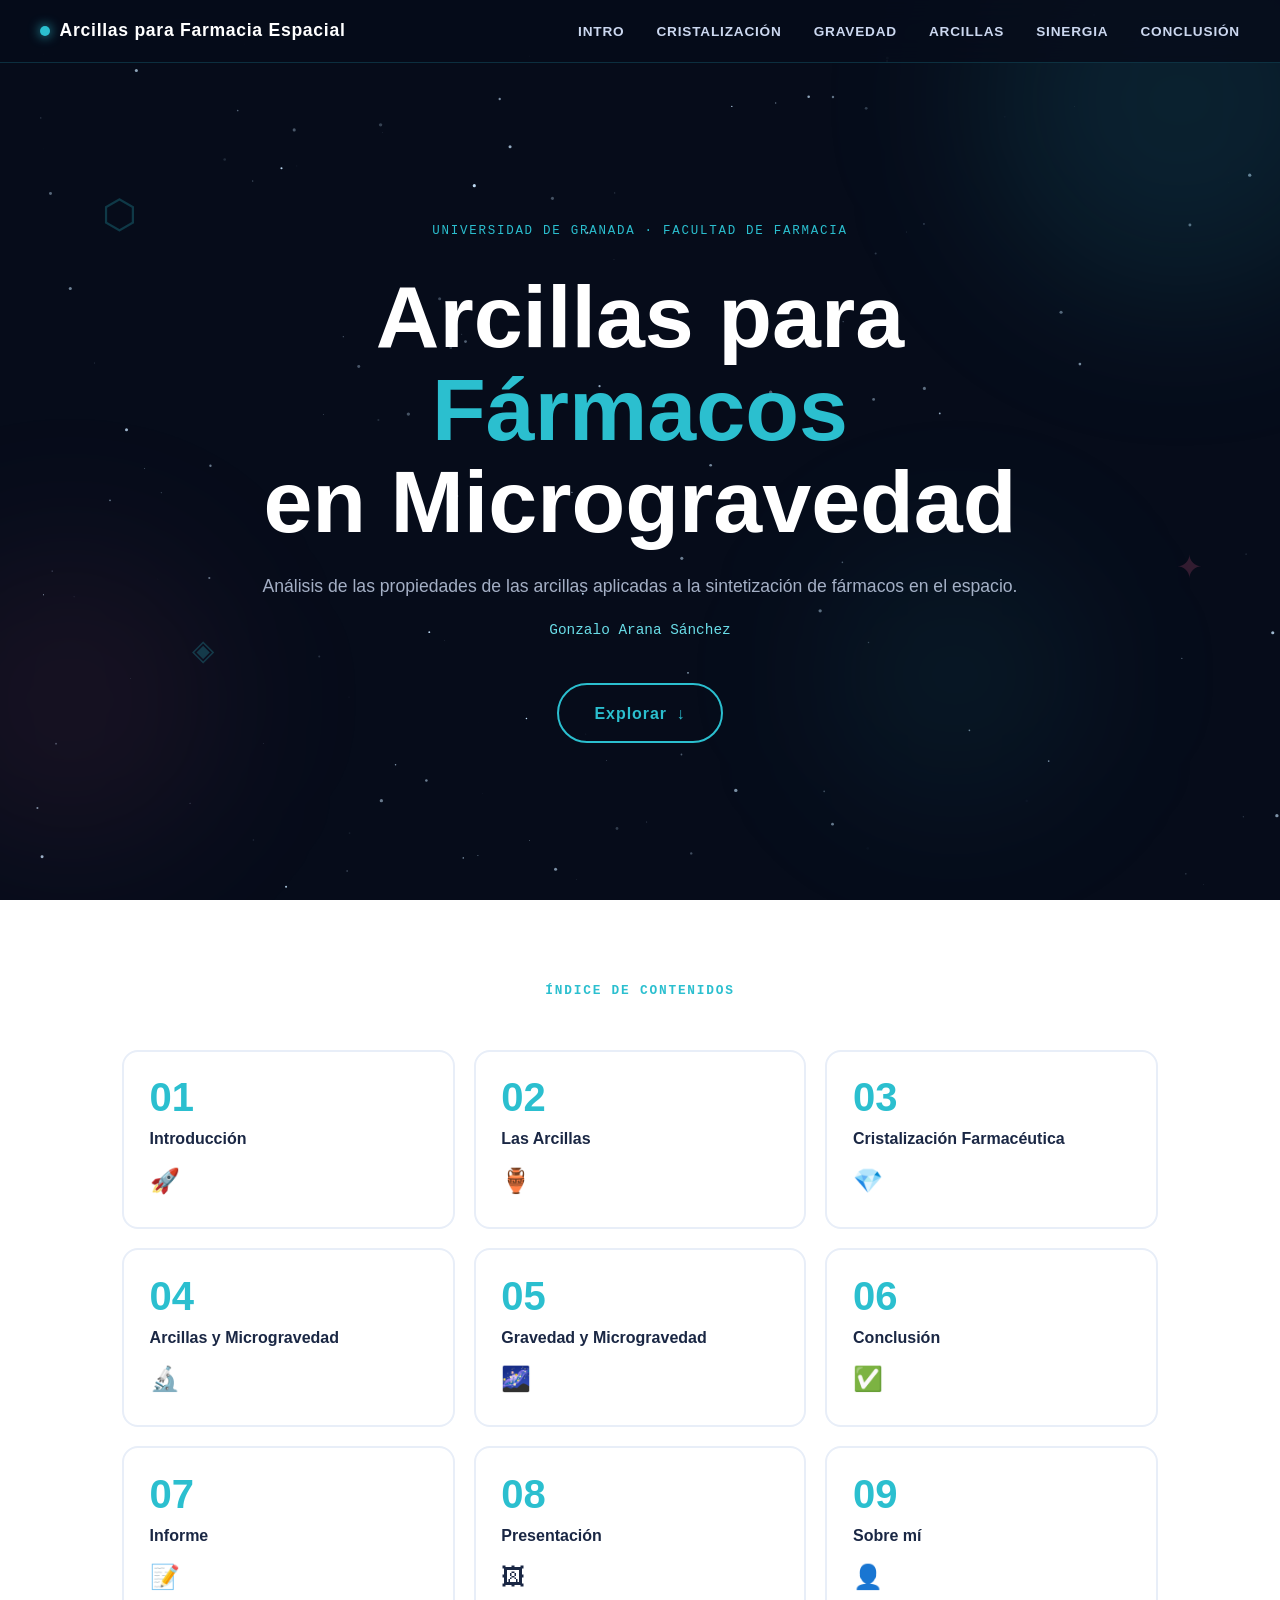
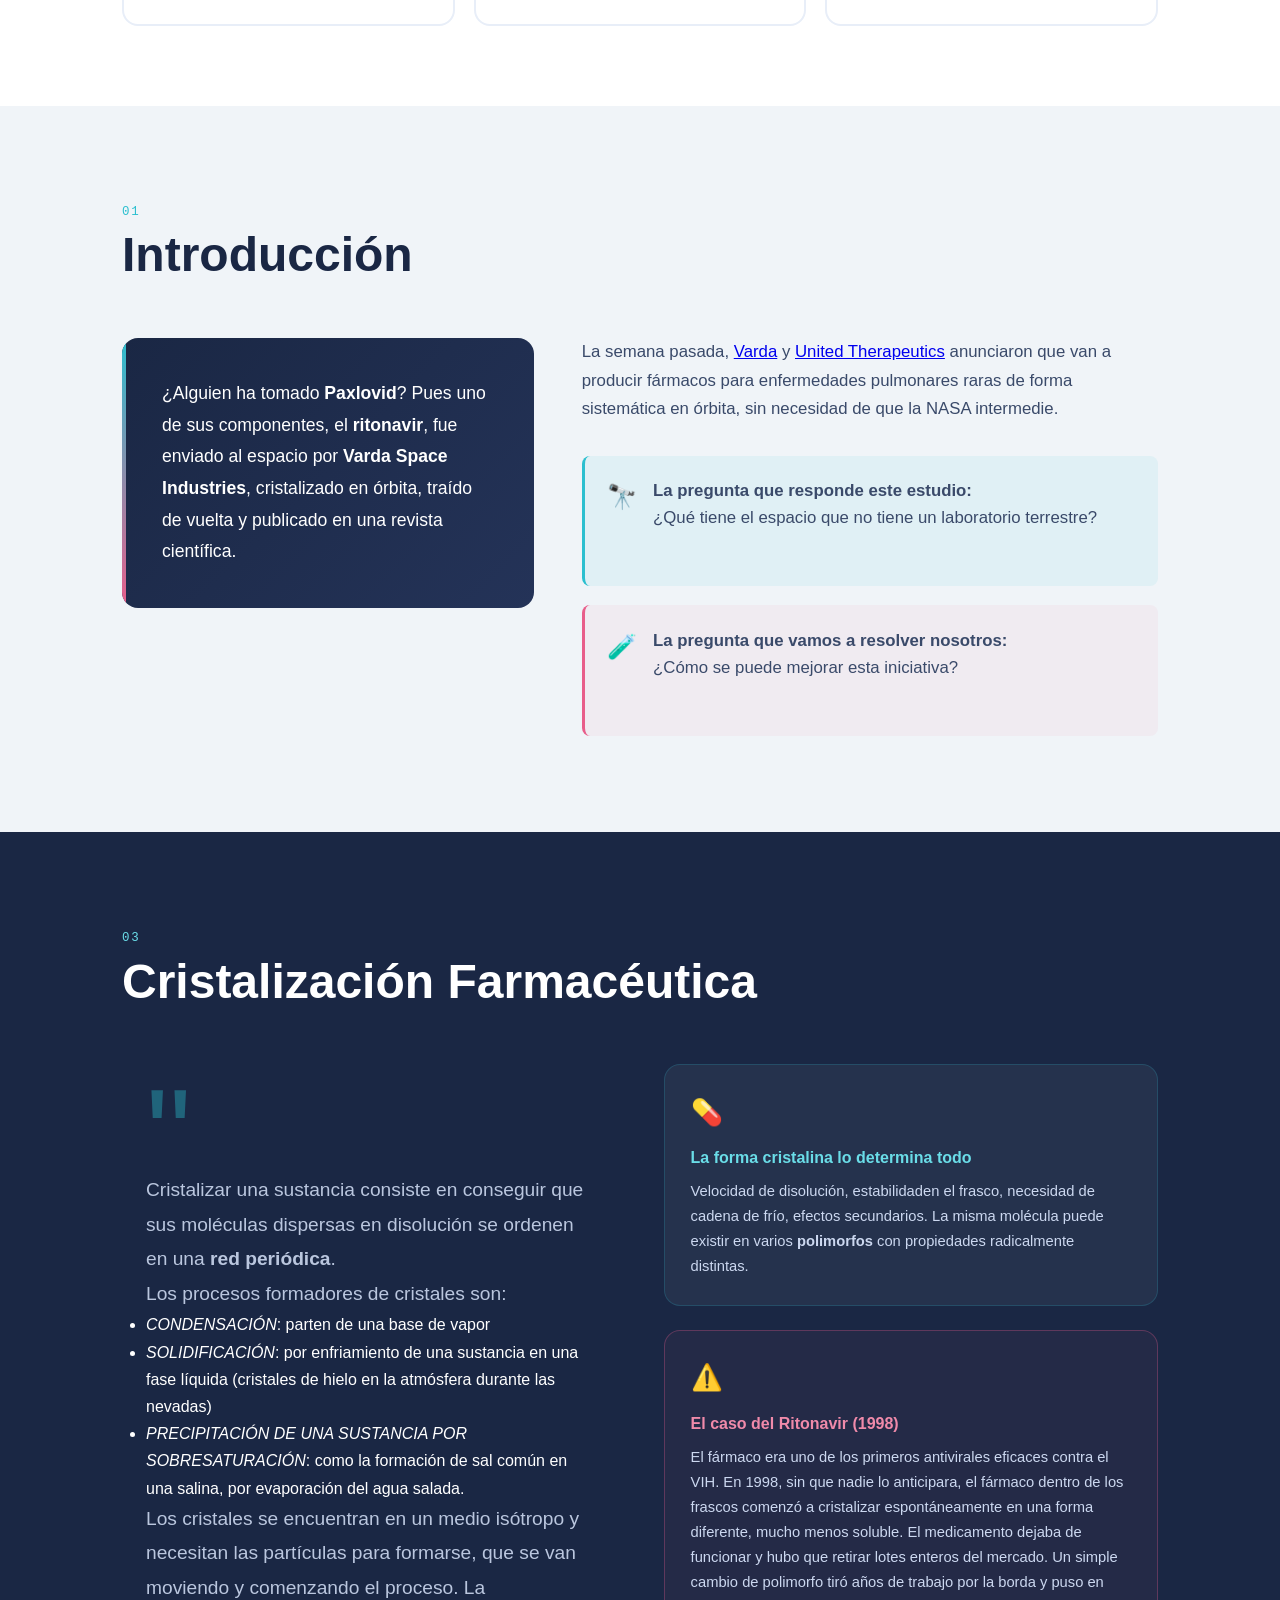
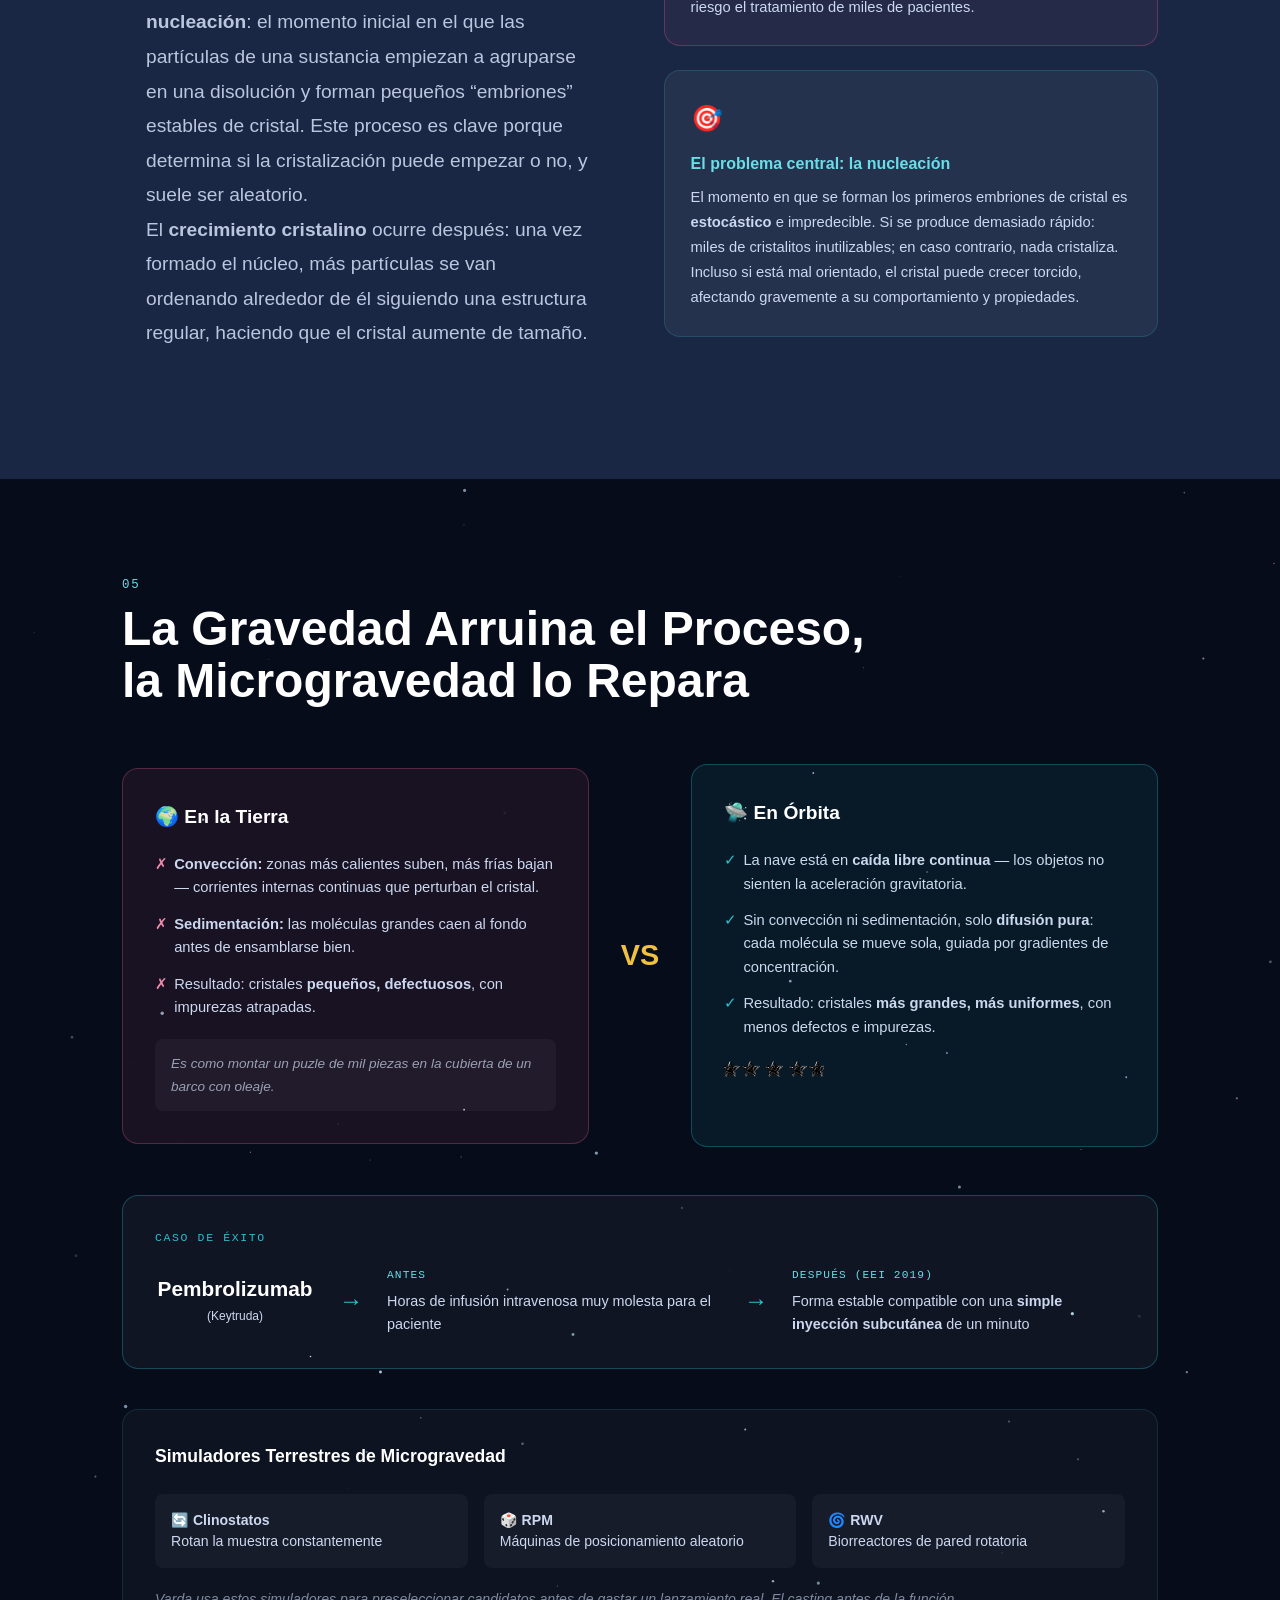
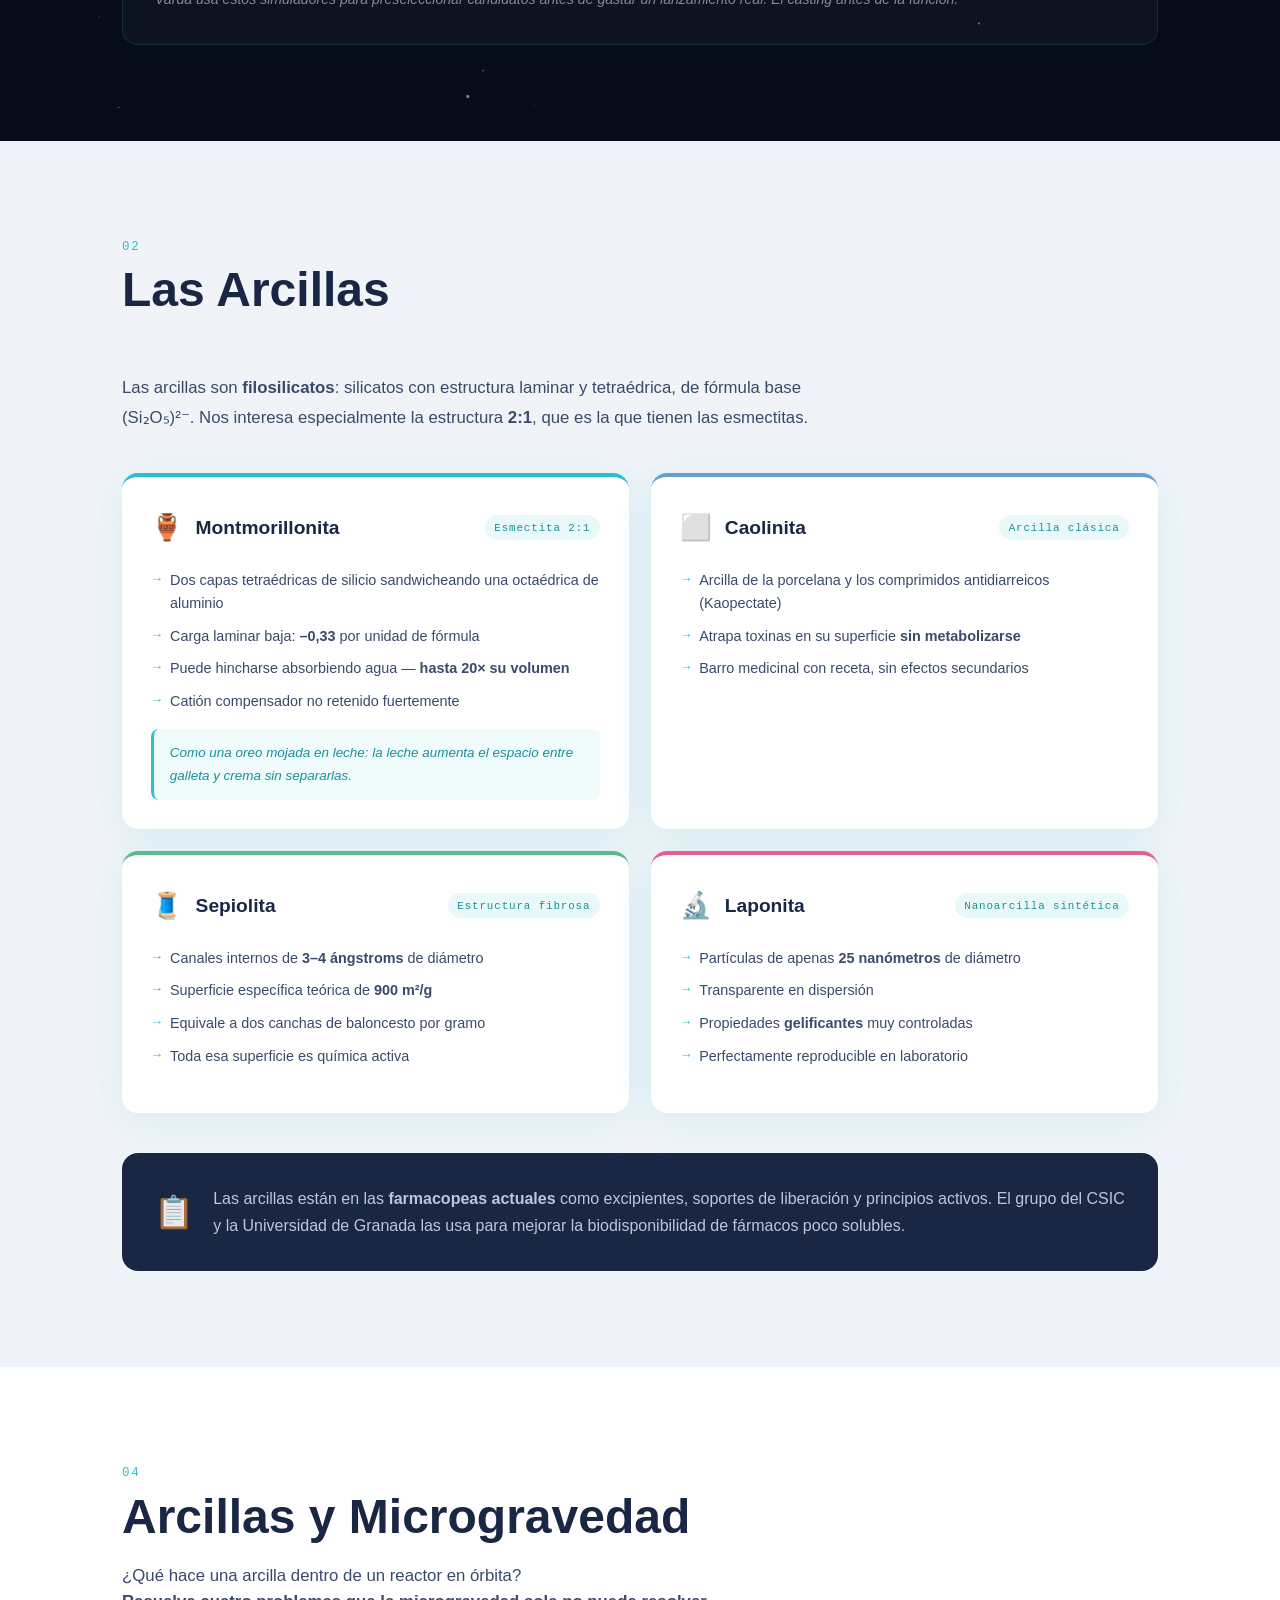
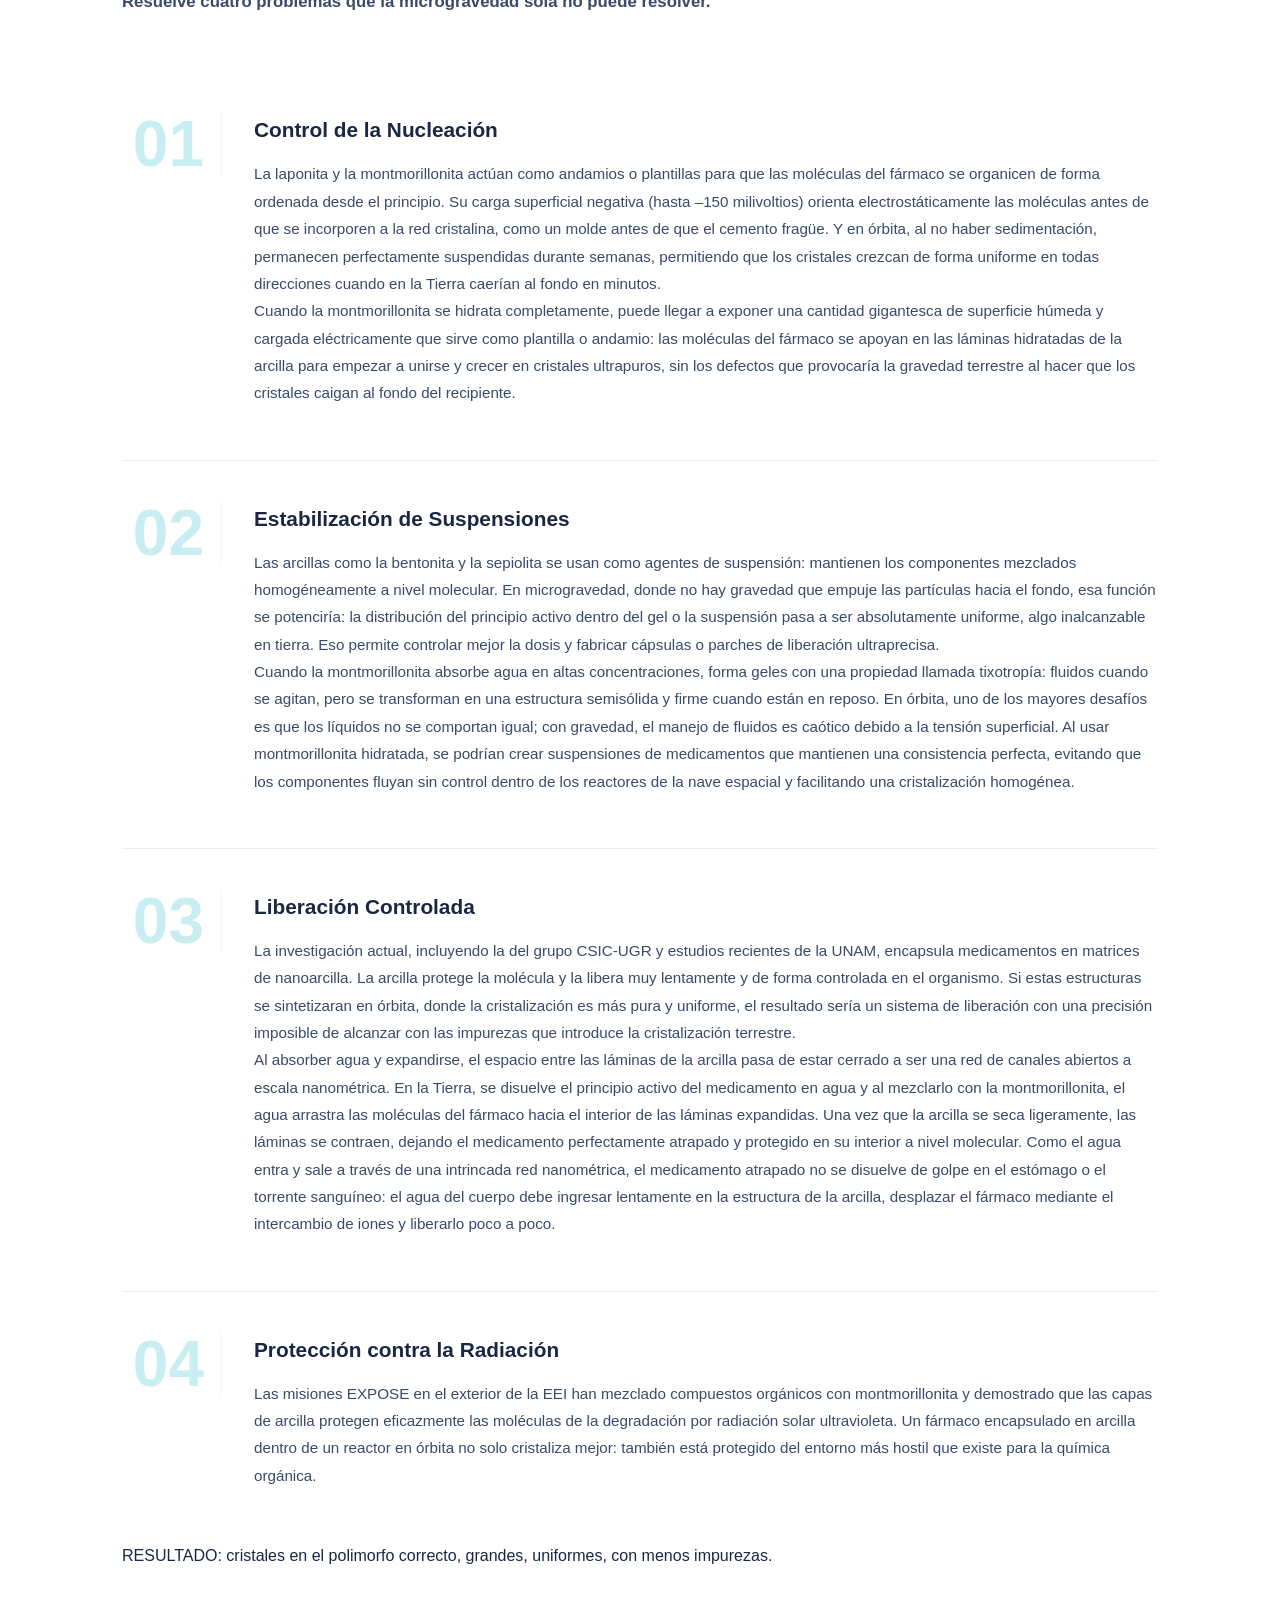
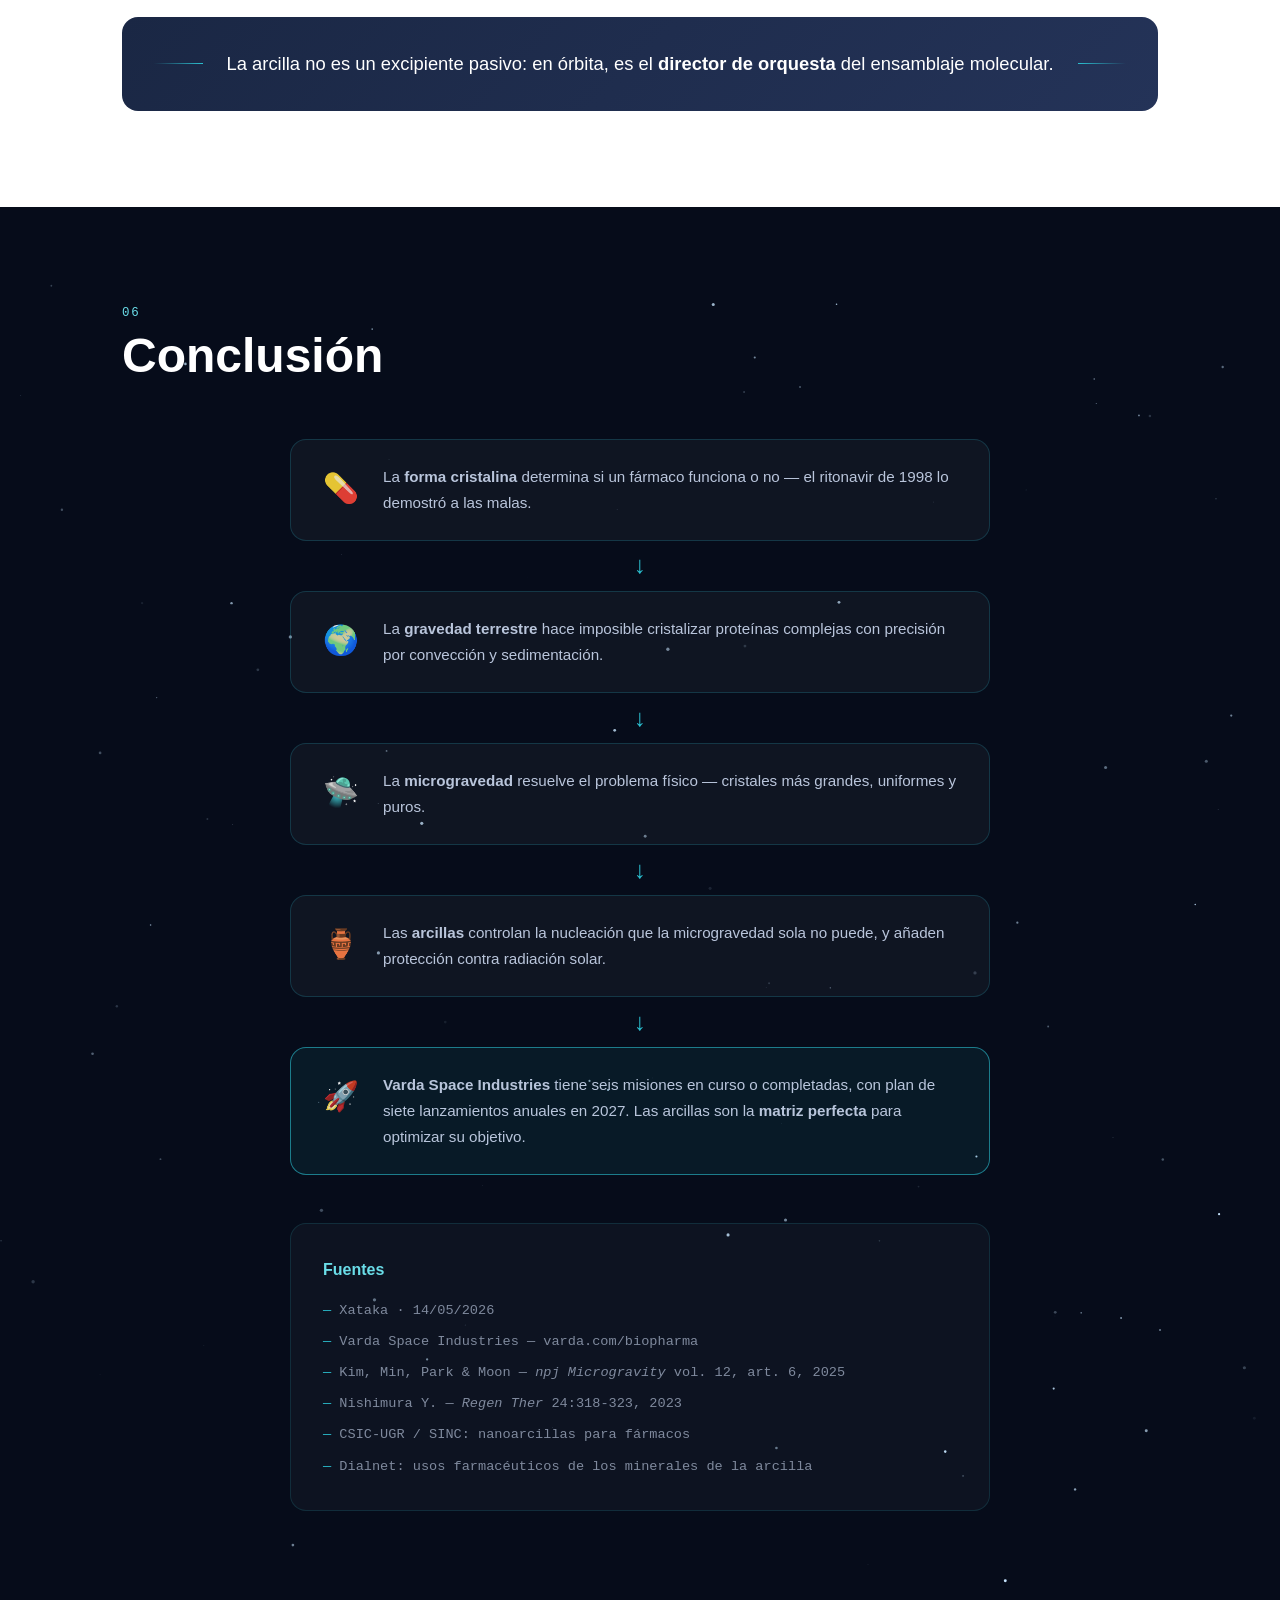
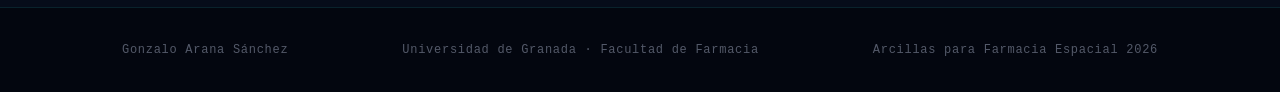
==== commit 3f11a8e7: "arreglo los iconos" ====
--- a/index.html
+++ b/index.html
@@ -88,17 +88,17 @@
         <a href="informe.html" class="toc-card">
           <span class="toc-num">07</span>
           <span class="toc-title">Informe</span>
-          <span class="toc-icon">✅</span>
+          <span class="toc-icon">📝</span>
         </a>
         <a href="presentacion.html" class="toc-card">
           <span class="toc-num">08</span>
           <span class="toc-title">Presentación</span>
-          <span class="toc-icon">✅</span>
+          <span class="toc-icon">🖼</span>
         </a>
         <a href="#sobre-mi" class="toc-card">
-          <span class="toc-num">08</span>
+          <span class="toc-num">09</span>
           <span class="toc-title">Sobre mí</span>
-          <span class="toc-icon">✅</span>
+          <span class="toc-icon">👤</span>
         </a>
       </div>
     </div>
